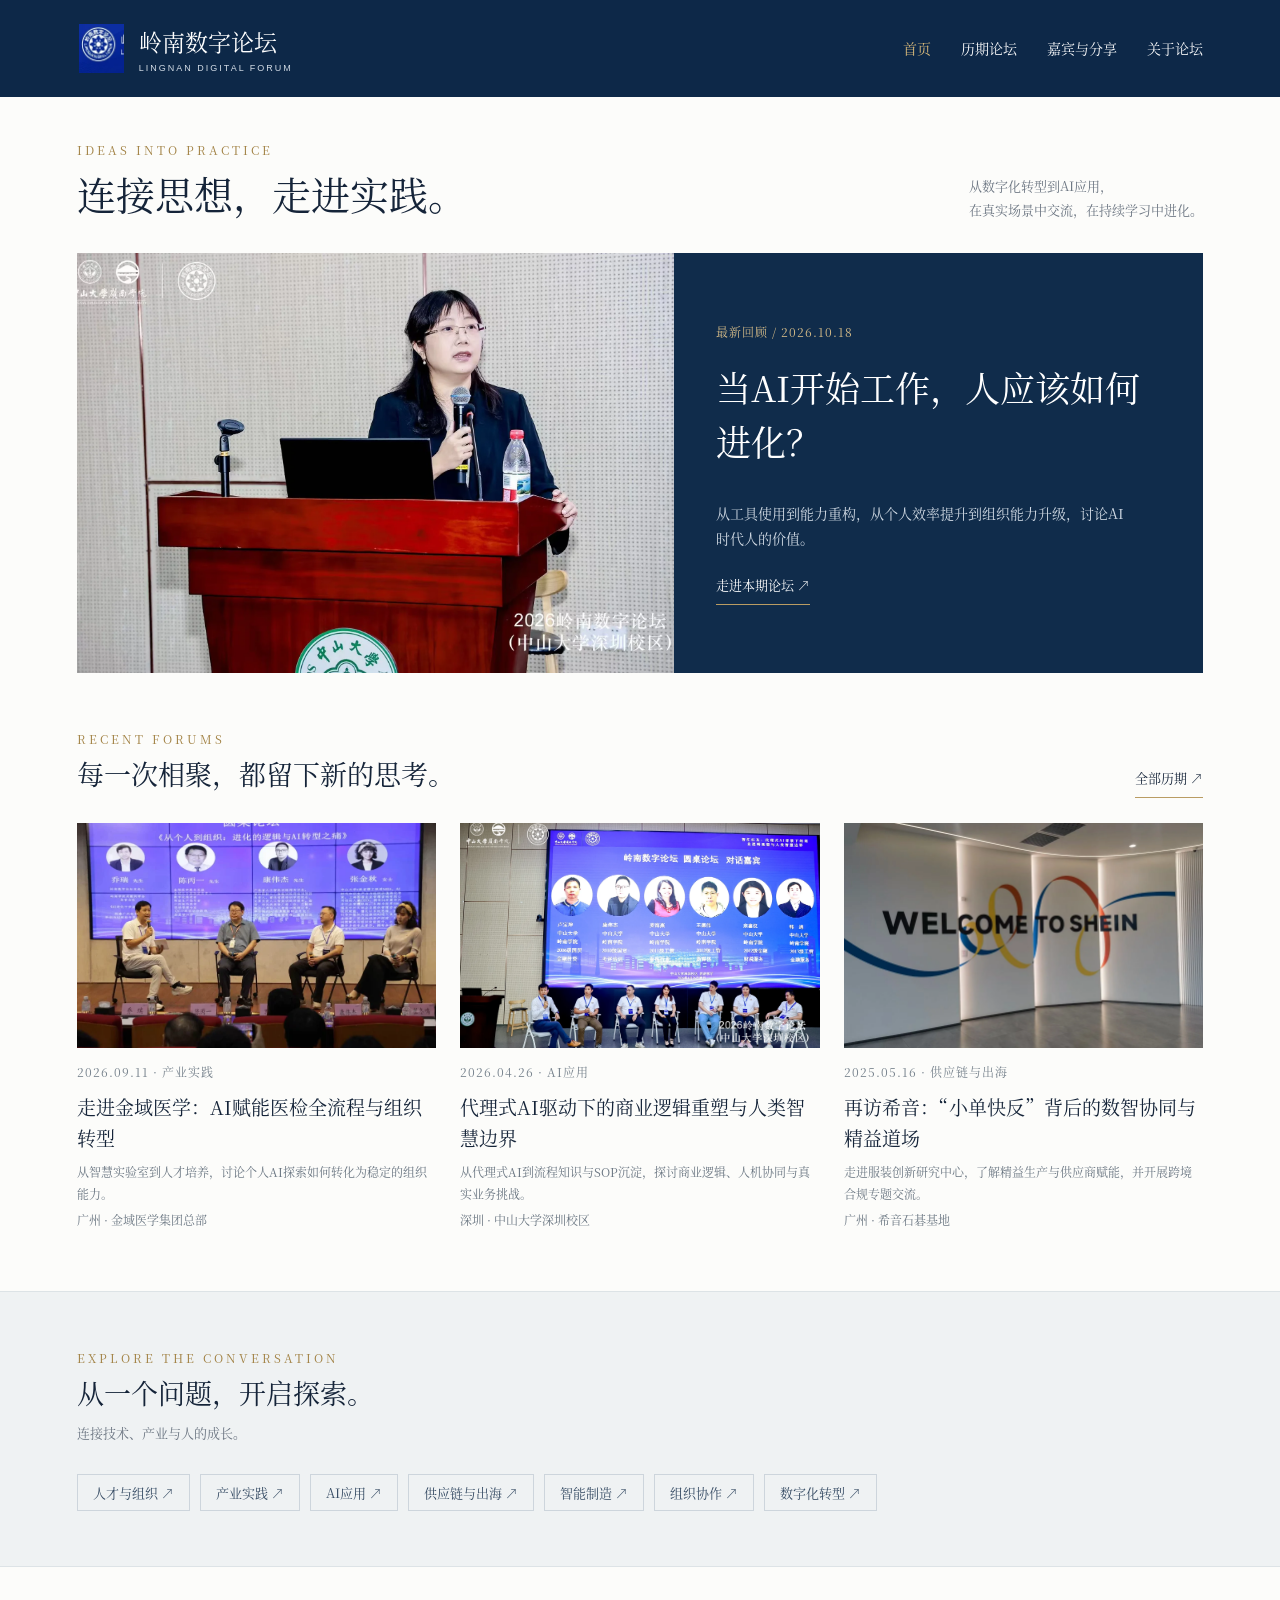
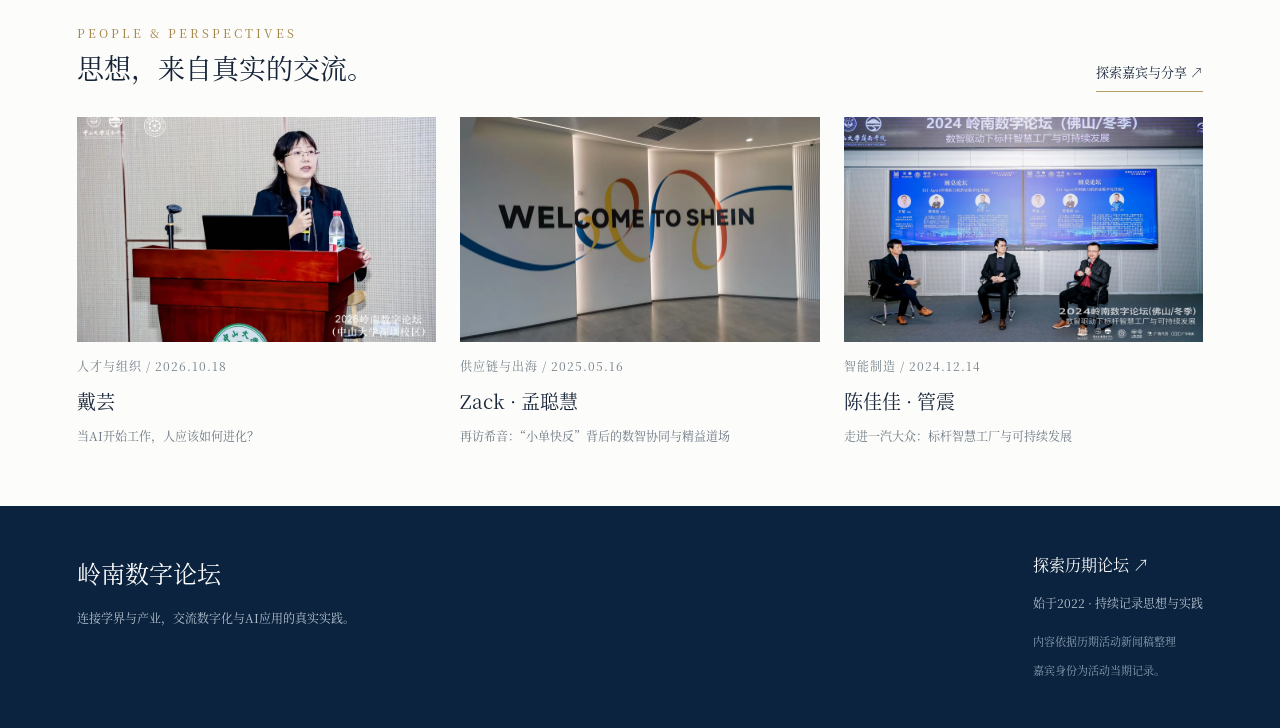
==== index.html @ 9fa01038 "Publish Lingnan Digital Forum website with 11 event archives" ====
<!doctype html>
<html lang="zh-CN"><head><meta charset="utf-8"><meta name="viewport" content="width=device-width,initial-scale=1"><meta name="description" content="岭南数字论坛历期活动、嘉宾分享与产业数字化实践。"><title>岭南数字论坛 · 连接思想与实践</title><link rel="stylesheet" href="style.css"></head><body>
<a class="skip" href="#main">跳到正文</a><header><a class="brand" href="#home"><img src="assets/forum-mark.webp" alt="岭南数字论坛标识"><span>岭南数字论坛<small>LINGNAN DIGITAL FORUM</small></span></a><nav aria-label="主导航"><a href="#home">首页</a><a href="#archive">历期论坛</a><a href="#speakers">嘉宾与分享</a><a href="#about">关于论坛</a></nav></header>
<main id="main"></main><footer><div><strong>岭南数字论坛</strong><p>连接学界与产业，交流数字化与AI应用的真实实践。</p></div><div><a href="#archive">探索历期论坛 ↗</a><p>始于2022 · 持续记录思想与实践</p><small>内容依据历期活动新闻稿整理<br>嘉宾身份为活动当期记录。</small></div></footer>
<dialog id="lightbox"><button class="close" aria-label="关闭图片">×</button><img alt=""><p></p></dialog><script src="data.js"></script><script src="app.js"></script></body></html>
---- style.css ----
@font-face{font-family:SourceHan;src:url('assets/fonts/SourceHanSerifCN-Regular.otf') format('opentype');font-weight:100 900;font-display:swap}*{box-sizing:border-box}html{scroll-behavior:smooth;scroll-padding-top:110px}body{margin:0;color:#152439;background:#fcfcfa;font-family:SourceHan,'Noto Serif SC',serif;line-height:1.8}a{color:inherit;text-decoration:none}button,input,select{font:inherit}button,a,input,select{ -webkit-tap-highlight-color:transparent}button{cursor:pointer}a:hover{color:#967132}a:focus-visible,button:focus-visible,input:focus-visible,select:focus-visible{outline:3px solid #bd954e;outline-offset:4px}header{background:#0d2848;color:#fff;display:flex;justify-content:space-between;align-items:center;padding:21px 6%;gap:25px;position:sticky;top:0;z-index:5}.brand{display:flex;align-items:center;gap:13px;white-space:nowrap;font-size:23px}.brand img{width:49px;height:49px;object-fit:contain}.brand small{display:block;font:9px/1.5 Arial,sans-serif;letter-spacing:2px;color:#d3dce6}nav{display:flex;gap:30px;font-size:14px}nav a.active{color:#ddbd7b}main{min-height:65vh}.wrap{max-width:1320px;margin:auto;padding:0 6%}.eyebrow{color:#a18143;font-size:12px;letter-spacing:3px}.intro{padding-top:42px;padding-bottom:26px;display:flex;justify-content:space-between;align-items:end;gap:25px}.intro h1{font-size:39px;line-height:1.45;font-weight:400;margin:5px 0}.intro p{max-width:375px;font-size:13px;color:#6a7480;margin:0 0 6px}.hero{display:grid;grid-template-columns:1.13fr 1fr;min-height:420px;background:#102c4b;color:white}.hero-image{min-height:420px;overflow:hidden}.hero-image img{width:100%;height:100%;max-height:485px;object-fit:cover;object-position:center 35%;display:block}.hero-copy{padding:40px 42px;display:flex;flex-direction:column;align-items:start;justify-content:center}.hero h2{font-size:35px;line-height:1.55;font-weight:400;margin:18px 0}.hero p{color:#d3dce6;font-size:14px;max-width:420px}.meta{font-size:12px;letter-spacing:1px;color:#75808b}.hero .meta{color:#d6bc88}.link{display:inline-block;border-bottom:1px solid #b99c63;padding:8px 0;font-size:13px}.section{padding-top:55px;padding-bottom:55px}.section-head{display:flex;align-items:end;justify-content:space-between;margin-bottom:25px;gap:20px}.section-head h2{font-size:27px;font-weight:400;margin:0}.section-head p{color:#6a7480;font-size:13px;margin:4px 0}.grid{display:grid;grid-template-columns:repeat(3,minmax(0,1fr));gap:32px 24px}.card img{width:100%;aspect-ratio:16/10;object-fit:cover;display:block;transition:transform .3s}.card .frame{overflow:hidden;background:#e8edf1}.card:hover img{transform:scale(1.025)}.card h3{font-size:19px;font-weight:400;line-height:1.6;margin:10px 0 8px}.card p{font-size:12px;color:#697581;margin:5px 0}.card .meta{margin-top:13px}.band{background:#eff2f3;border-top:1px solid #dde3e6;border-bottom:1px solid #dde3e6}.topics{display:flex;gap:10px;flex-wrap:wrap}.chip{border:1px solid #cdd5dc;border-radius:0;background:transparent;padding:6px 15px;font-size:13px;color:#334962}.chip.selected,.chip:hover{background:#102c4b;color:white;border-color:#102c4b}.toolbar{display:flex;gap:12px;margin:24px 0 30px;flex-wrap:wrap}.toolbar input{flex:1;min-width:190px}.toolbar input,.toolbar select{border:1px solid #ccd4da;background:white;padding:10px 14px;border-radius:0;color:#263d56;font-size:14px}.page-title{padding-top:52px;padding-bottom:18px}.page-title h1{font-size:40px;font-weight:400;margin:8px 0}.page-title p{color:#697581;max-width:700px;font-size:14px}.people-grid{display:grid;grid-template-columns:repeat(3,minmax(0,1fr));gap:0 30px}.person{padding:24px 0;border-top:1px solid #dce1e4}.person h3{font-size:22px;font-weight:400;margin:0 0 7px}.person p{font-size:12px;color:#6a7480;margin:0 0 12px}.person a{display:block;font-size:13px;padding:4px 0;color:#254e75}.detail-top{max-width:900px;padding-top:40px;padding-bottom:25px}.detail-top h1{font-size:37px;line-height:1.55;font-weight:400;margin:15px 0}.detail-cover{width:100%;max-height:560px;object-fit:cover;display:block}.detail-layout{display:grid;grid-template-columns:1fr 260px;gap:65px;padding-top:35px}.detail-layout h2{font-size:24px;font-weight:400;margin:25px 0 15px}.article p{font-size:15px;line-height:2.2;margin:0 0 20px;overflow-wrap:anywhere}.article .source{font-size:12px;color:#75808b;border-top:1px solid #ddd;padding-top:20px}.roster{margin:0 0 20px;padding:0;list-style:none}.roster li{padding:9px 0;border-bottom:1px solid #e3e7ea}.roster strong{font-weight:400;display:block}.roster small{font-size:11px;line-height:1.8;color:#697581;display:block}.gallery{display:grid;grid-template-columns:repeat(3,minmax(0,1fr));gap:18px}.gallery button{background:none;border:0;padding:0;text-align:left;color:#697581;font-size:12px}.gallery img{width:100%;aspect-ratio:4/3;object-fit:cover;display:block}.about{max-width:850px;padding-top:45px;padding-bottom:70px}.about h1{font-size:40px;font-weight:400}.about h2{font-size:24px;font-weight:400;margin-top:40px}.about p{line-height:2.2}.empty{padding:40px 0;color:#6a7480}.skip{position:absolute;left:-9999px}.skip:focus{left:10px;top:10px;background:white;z-index:20}footer{background:#0b233e;color:#fff;padding:45px 6%;display:flex;justify-content:space-between;gap:30px}footer strong{font-size:24px;font-weight:400}footer p{font-size:12px;color:#b7c4d1}footer small{font-size:11px;color:#8fa3b7}dialog{border:0;background:#0b1723;color:white;max-width:94vw;max-height:95vh;padding:36px 20px 15px}dialog::backdrop{background:#000c}dialog img{max-width:88vw;max-height:78vh;object-fit:contain;display:block}dialog p{font-size:12px;margin:8px 0}.close{position:absolute;right:10px;top:0;border:0;background:none;color:white;font-size:28px}@media(min-width:1500px){header,footer{padding-left:calc((100vw - 1160px)/2);padding-right:calc((100vw - 1160px)/2)}}@media(max-width:800px){header{padding:15px 5%;flex-wrap:wrap;gap:14px;position:relative}.brand{font-size:21px}nav{width:100%;gap:0;justify-content:space-between;font-size:13px}.wrap{padding-left:5%;padding-right:5%}.intro{display:block;padding-top:28px}.intro h1{font-size:30px}.intro p{margin-top:12px}.hero{grid-template-columns:1fr}.hero-image{min-height:0}.hero-image img{height:290px}.hero-copy{padding:27px}.hero h2{font-size:27px}.grid{grid-template-columns:repeat(2,minmax(0,1fr));gap:25px 16px}.card h3{font-size:17px}.section{padding-top:35px;padding-bottom:35px}.people-grid{grid-template-columns:repeat(2,minmax(0,1fr))}.detail-layout{grid-template-columns:1fr;gap:15px}.detail-top h1{font-size:29px}.detail-layout aside{border-top:1px solid #ddd}.gallery{grid-template-columns:repeat(2,minmax(0,1fr))}.page-title h1,.about h1{font-size:32px}footer{display:block}footer>div+div{margin-top:25px}}@media(max-width:440px){.grid{grid-template-columns:1fr}.people-grid{grid-template-columns:1fr}.hero-image img{height:245px}.section-head h2{font-size:24px}}

.poster{width:100%;max-height:370px;object-fit:cover;object-position:top;border:1px solid #dce1e4}
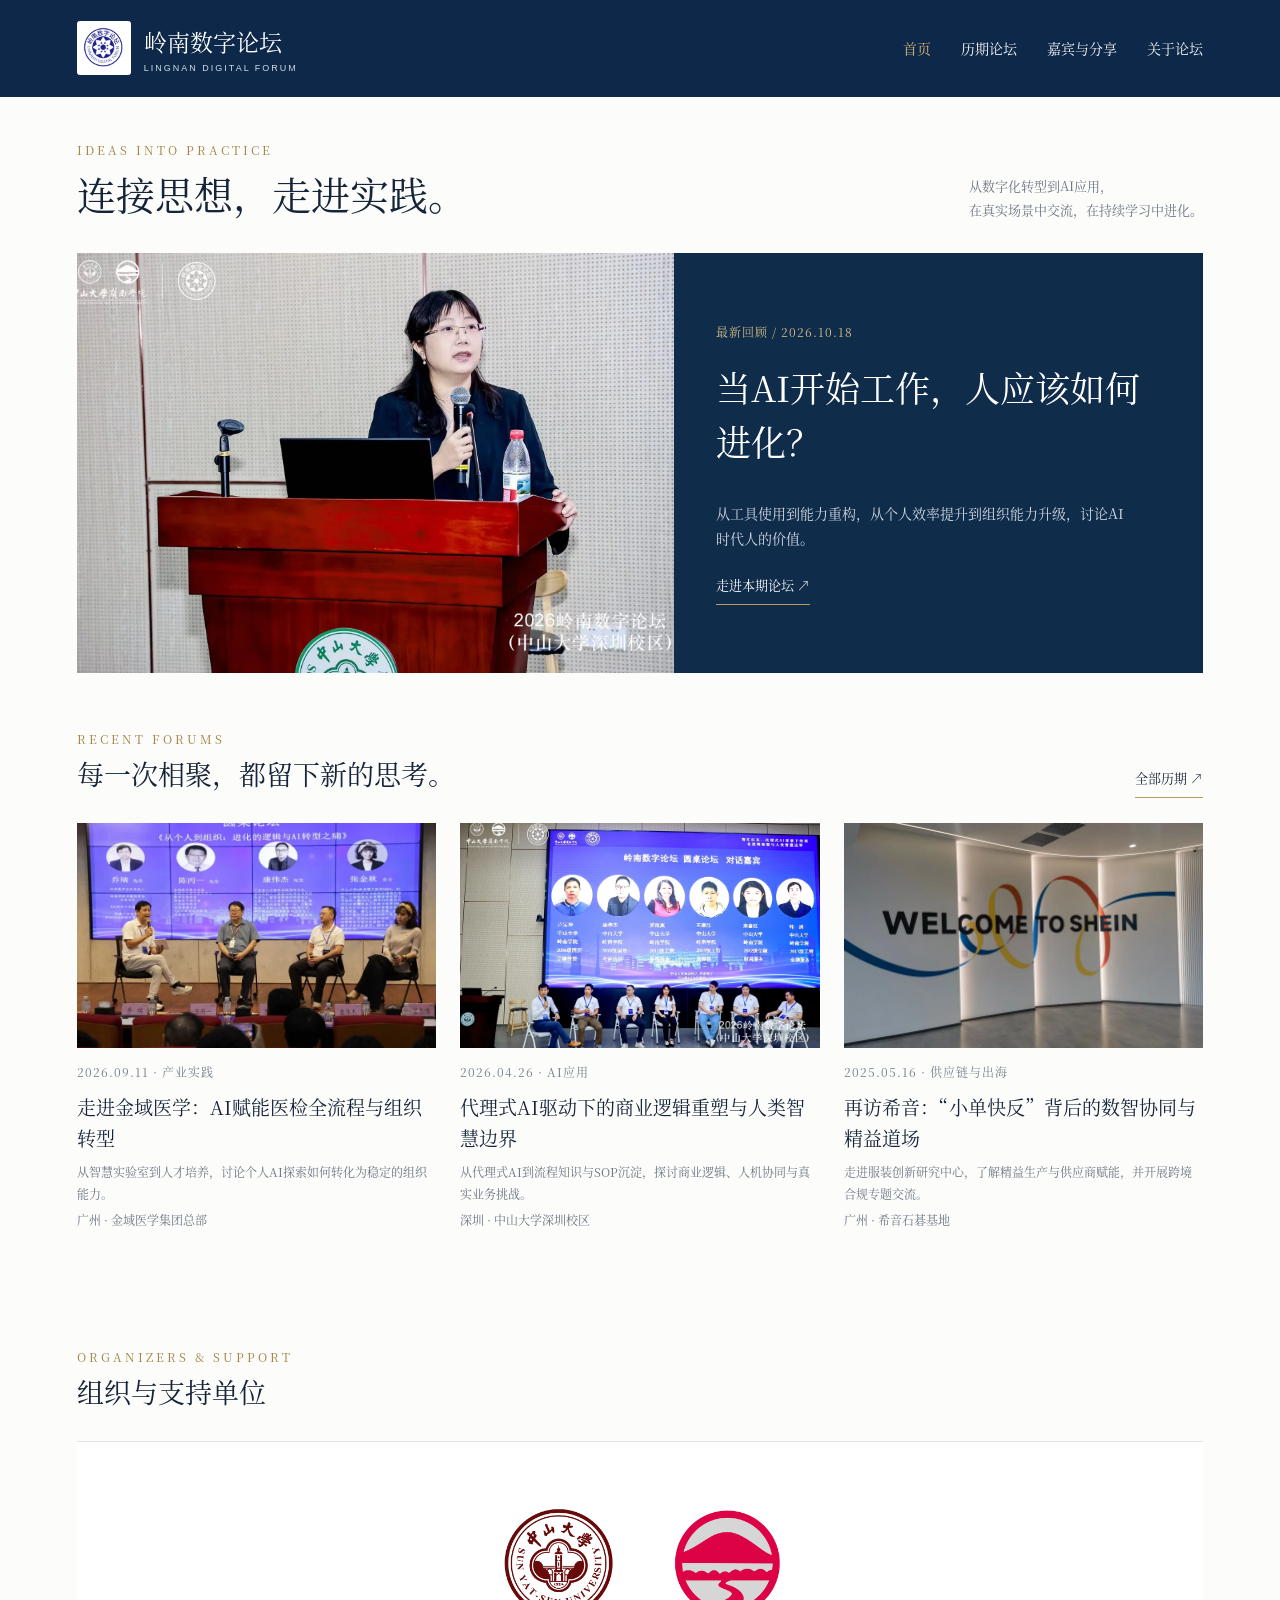
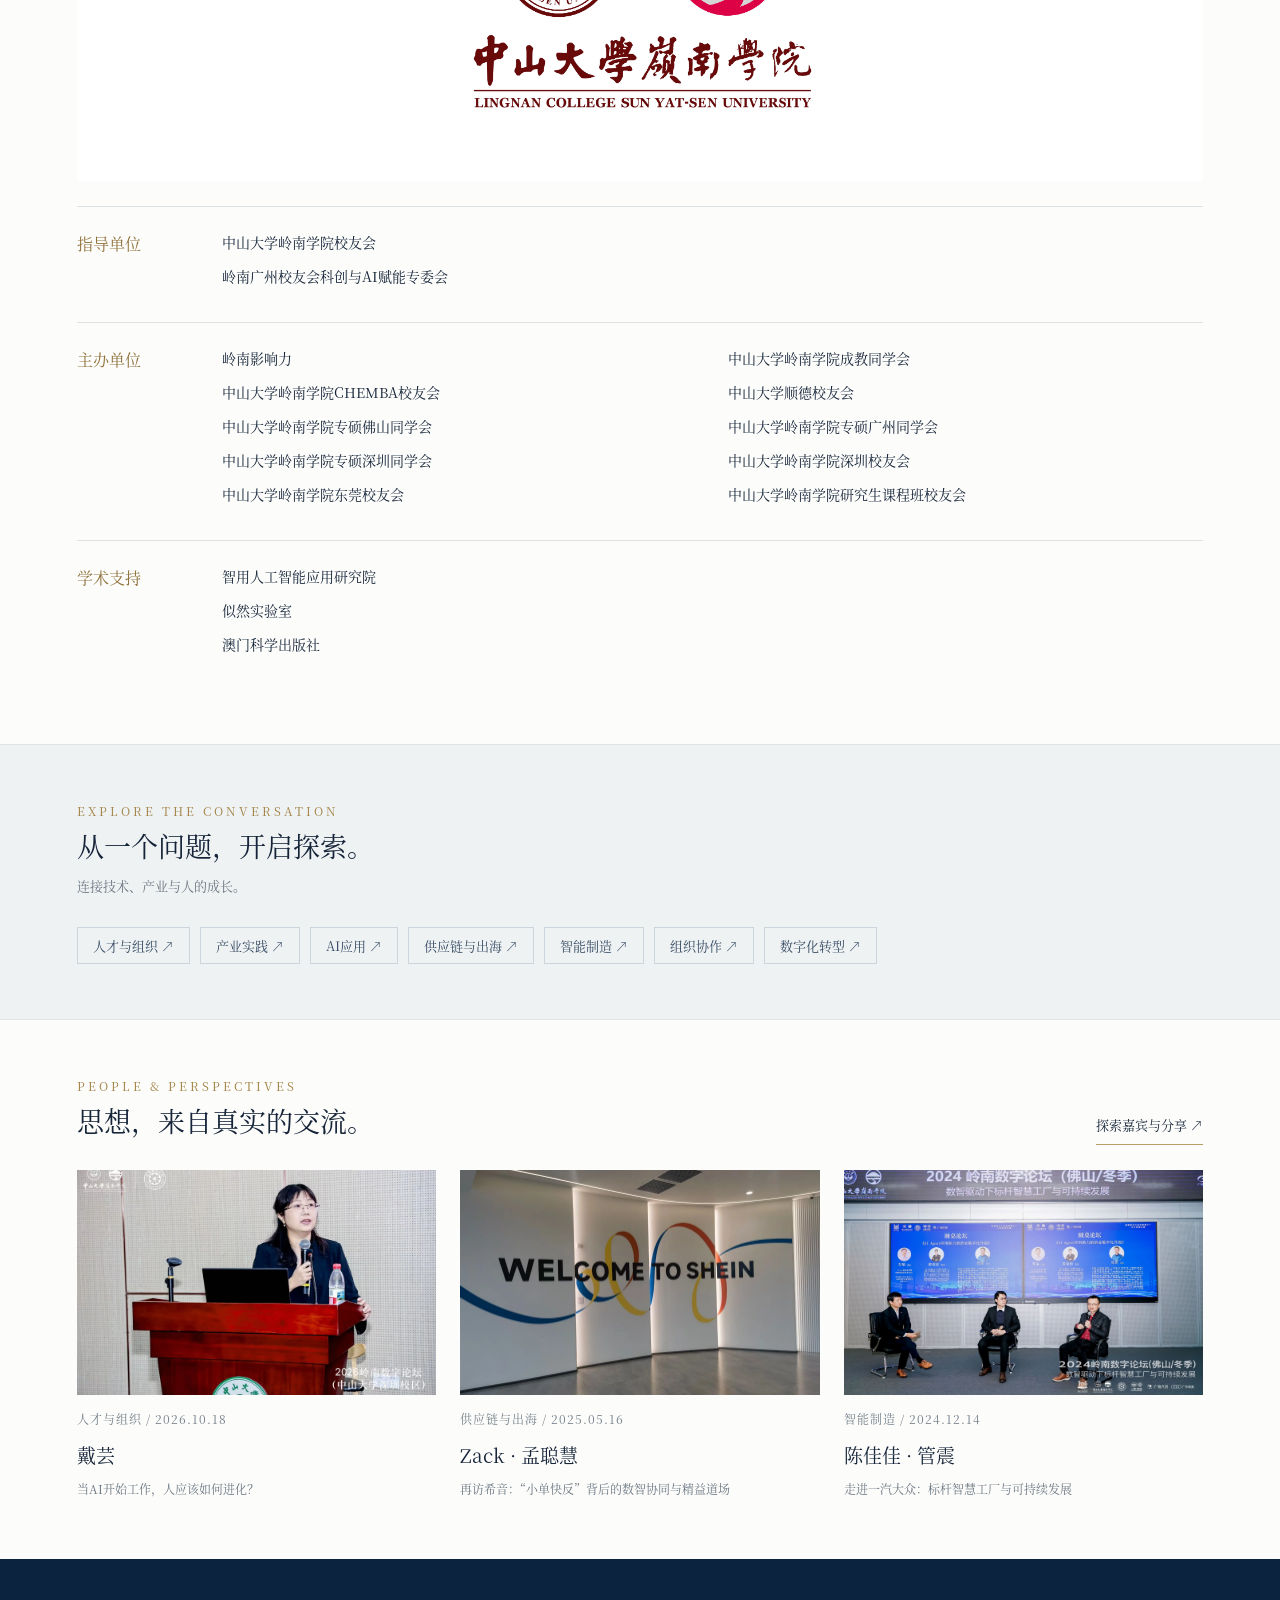
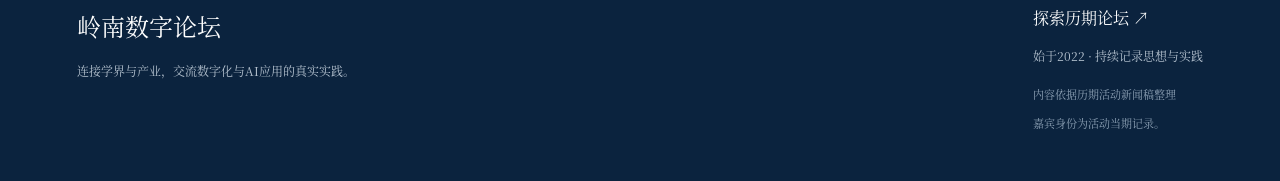
==== commit 50063f3c: "Use original forum logo and add Lingnan College logo to organizers" ====
--- a/index.html
+++ b/index.html
@@ -1,5 +1,5 @@
 <!doctype html>
-<html lang="zh-CN"><head><meta charset="utf-8"><meta name="viewport" content="width=device-width,initial-scale=1"><meta name="description" content="岭南数字论坛历期活动、嘉宾分享与产业数字化实践。"><title>岭南数字论坛 · 连接思想与实践</title><link rel="stylesheet" href="style.css"></head><body>
-<a class="skip" href="#main">跳到正文</a><header><a class="brand" href="#home"><img src="assets/forum-mark.webp" alt="岭南数字论坛标识"><span>岭南数字论坛<small>LINGNAN DIGITAL FORUM</small></span></a><nav aria-label="主导航"><a href="#home">首页</a><a href="#archive">历期论坛</a><a href="#speakers">嘉宾与分享</a><a href="#about">关于论坛</a></nav></header>
+<html lang="zh-CN"><head><meta charset="utf-8"><meta name="viewport" content="width=device-width,initial-scale=1"><meta name="description" content="岭南数字论坛历期活动、嘉宾分享与产业数字化实践。"><title>岭南数字论坛 · 连接思想与实践</title><link rel="stylesheet" href="style.css?v=logos-20261020"></head><body>
+<a class="skip" href="#main">跳到正文</a><header><a class="brand" href="#home"><img src="assets/forum-logo-original.png" alt="岭南数字论坛标识"><span>岭南数字论坛<small>LINGNAN DIGITAL FORUM</small></span></a><nav aria-label="主导航"><a href="#home">首页</a><a href="#archive">历期论坛</a><a href="#speakers">嘉宾与分享</a><a href="#about">关于论坛</a></nav></header>
 <main id="main"></main><footer><div><strong>岭南数字论坛</strong><p>连接学界与产业，交流数字化与AI应用的真实实践。</p></div><div><a href="#archive">探索历期论坛 ↗</a><p>始于2022 · 持续记录思想与实践</p><small>内容依据历期活动新闻稿整理<br>嘉宾身份为活动当期记录。</small></div></footer>
-<dialog id="lightbox"><button class="close" aria-label="关闭图片">×</button><img alt=""><p></p></dialog><script src="data.js"></script><script src="app.js"></script></body></html>
+<dialog id="lightbox"><button class="close" aria-label="关闭图片">×</button><img alt=""><p></p></dialog><script src="data.js"></script><script src="app.js?v=logos-20261020"></script></body></html>
--- a/style.css
+++ b/style.css
@@ -1,3 +1,7 @@
 @font-face{font-family:SourceHan;src:url('assets/fonts/SourceHanSerifCN-Regular.otf') format('opentype');font-weight:100 900;font-display:swap}*{box-sizing:border-box}html{scroll-behavior:smooth;scroll-padding-top:110px}body{margin:0;color:#152439;background:#fcfcfa;font-family:SourceHan,'Noto Serif SC',serif;line-height:1.8}a{color:inherit;text-decoration:none}button,input,select{font:inherit}button,a,input,select{ -webkit-tap-highlight-color:transparent}button{cursor:pointer}a:hover{color:#967132}a:focus-visible,button:focus-visible,input:focus-visible,select:focus-visible{outline:3px solid #bd954e;outline-offset:4px}header{background:#0d2848;color:#fff;display:flex;justify-content:space-between;align-items:center;padding:21px 6%;gap:25px;position:sticky;top:0;z-index:5}.brand{display:flex;align-items:center;gap:13px;white-space:nowrap;font-size:23px}.brand img{width:49px;height:49px;object-fit:contain}.brand small{display:block;font:9px/1.5 Arial,sans-serif;letter-spacing:2px;color:#d3dce6}nav{display:flex;gap:30px;font-size:14px}nav a.active{color:#ddbd7b}main{min-height:65vh}.wrap{max-width:1320px;margin:auto;padding:0 6%}.eyebrow{color:#a18143;font-size:12px;letter-spacing:3px}.intro{padding-top:42px;padding-bottom:26px;display:flex;justify-content:space-between;align-items:end;gap:25px}.intro h1{font-size:39px;line-height:1.45;font-weight:400;margin:5px 0}.intro p{max-width:375px;font-size:13px;color:#6a7480;margin:0 0 6px}.hero{display:grid;grid-template-columns:1.13fr 1fr;min-height:420px;background:#102c4b;color:white}.hero-image{min-height:420px;overflow:hidden}.hero-image img{width:100%;height:100%;max-height:485px;object-fit:cover;object-position:center 35%;display:block}.hero-copy{padding:40px 42px;display:flex;flex-direction:column;align-items:start;justify-content:center}.hero h2{font-size:35px;line-height:1.55;font-weight:400;margin:18px 0}.hero p{color:#d3dce6;font-size:14px;max-width:420px}.meta{font-size:12px;letter-spacing:1px;color:#75808b}.hero .meta{color:#d6bc88}.link{display:inline-block;border-bottom:1px solid #b99c63;padding:8px 0;font-size:13px}.section{padding-top:55px;padding-bottom:55px}.section-head{display:flex;align-items:end;justify-content:space-between;margin-bottom:25px;gap:20px}.section-head h2{font-size:27px;font-weight:400;margin:0}.section-head p{color:#6a7480;font-size:13px;margin:4px 0}.grid{display:grid;grid-template-columns:repeat(3,minmax(0,1fr));gap:32px 24px}.card img{width:100%;aspect-ratio:16/10;object-fit:cover;display:block;transition:transform .3s}.card .frame{overflow:hidden;background:#e8edf1}.card:hover img{transform:scale(1.025)}.card h3{font-size:19px;font-weight:400;line-height:1.6;margin:10px 0 8px}.card p{font-size:12px;color:#697581;margin:5px 0}.card .meta{margin-top:13px}.band{background:#eff2f3;border-top:1px solid #dde3e6;border-bottom:1px solid #dde3e6}.topics{display:flex;gap:10px;flex-wrap:wrap}.chip{border:1px solid #cdd5dc;border-radius:0;background:transparent;padding:6px 15px;font-size:13px;color:#334962}.chip.selected,.chip:hover{background:#102c4b;color:white;border-color:#102c4b}.toolbar{display:flex;gap:12px;margin:24px 0 30px;flex-wrap:wrap}.toolbar input{flex:1;min-width:190px}.toolbar input,.toolbar select{border:1px solid #ccd4da;background:white;padding:10px 14px;border-radius:0;color:#263d56;font-size:14px}.page-title{padding-top:52px;padding-bottom:18px}.page-title h1{font-size:40px;font-weight:400;margin:8px 0}.page-title p{color:#697581;max-width:700px;font-size:14px}.people-grid{display:grid;grid-template-columns:repeat(3,minmax(0,1fr));gap:0 30px}.person{padding:24px 0;border-top:1px solid #dce1e4}.person h3{font-size:22px;font-weight:400;margin:0 0 7px}.person p{font-size:12px;color:#6a7480;margin:0 0 12px}.person a{display:block;font-size:13px;padding:4px 0;color:#254e75}.detail-top{max-width:900px;padding-top:40px;padding-bottom:25px}.detail-top h1{font-size:37px;line-height:1.55;font-weight:400;margin:15px 0}.detail-cover{width:100%;max-height:560px;object-fit:cover;display:block}.detail-layout{display:grid;grid-template-columns:1fr 260px;gap:65px;padding-top:35px}.detail-layout h2{font-size:24px;font-weight:400;margin:25px 0 15px}.article p{font-size:15px;line-height:2.2;margin:0 0 20px;overflow-wrap:anywhere}.article .source{font-size:12px;color:#75808b;border-top:1px solid #ddd;padding-top:20px}.roster{margin:0 0 20px;padding:0;list-style:none}.roster li{padding:9px 0;border-bottom:1px solid #e3e7ea}.roster strong{font-weight:400;display:block}.roster small{font-size:11px;line-height:1.8;color:#697581;display:block}.gallery{display:grid;grid-template-columns:repeat(3,minmax(0,1fr));gap:18px}.gallery button{background:none;border:0;padding:0;text-align:left;color:#697581;font-size:12px}.gallery img{width:100%;aspect-ratio:4/3;object-fit:cover;display:block}.about{max-width:850px;padding-top:45px;padding-bottom:70px}.about h1{font-size:40px;font-weight:400}.about h2{font-size:24px;font-weight:400;margin-top:40px}.about p{line-height:2.2}.empty{padding:40px 0;color:#6a7480}.skip{position:absolute;left:-9999px}.skip:focus{left:10px;top:10px;background:white;z-index:20}footer{background:#0b233e;color:#fff;padding:45px 6%;display:flex;justify-content:space-between;gap:30px}footer strong{font-size:24px;font-weight:400}footer p{font-size:12px;color:#b7c4d1}footer small{font-size:11px;color:#8fa3b7}dialog{border:0;background:#0b1723;color:white;max-width:94vw;max-height:95vh;padding:36px 20px 15px}dialog::backdrop{background:#000c}dialog img{max-width:88vw;max-height:78vh;object-fit:contain;display:block}dialog p{font-size:12px;margin:8px 0}.close{position:absolute;right:10px;top:0;border:0;background:none;color:white;font-size:28px}@media(min-width:1500px){header,footer{padding-left:calc((100vw - 1160px)/2);padding-right:calc((100vw - 1160px)/2)}}@media(max-width:800px){header{padding:15px 5%;flex-wrap:wrap;gap:14px;position:relative}.brand{font-size:21px}nav{width:100%;gap:0;justify-content:space-between;font-size:13px}.wrap{padding-left:5%;padding-right:5%}.intro{display:block;padding-top:28px}.intro h1{font-size:30px}.intro p{margin-top:12px}.hero{grid-template-columns:1fr}.hero-image{min-height:0}.hero-image img{height:290px}.hero-copy{padding:27px}.hero h2{font-size:27px}.grid{grid-template-columns:repeat(2,minmax(0,1fr));gap:25px 16px}.card h3{font-size:17px}.section{padding-top:35px;padding-bottom:35px}.people-grid{grid-template-columns:repeat(2,minmax(0,1fr))}.detail-layout{grid-template-columns:1fr;gap:15px}.detail-top h1{font-size:29px}.detail-layout aside{border-top:1px solid #ddd}.gallery{grid-template-columns:repeat(2,minmax(0,1fr))}.page-title h1,.about h1{font-size:32px}footer{display:block}footer>div+div{margin-top:25px}}@media(max-width:440px){.grid{grid-template-columns:1fr}.people-grid{grid-template-columns:1fr}.hero-image img{height:245px}.section-head h2{font-size:24px}}
 
 .poster{width:100%;max-height:370px;object-fit:cover;object-position:top;border:1px solid #dce1e4}
+
+.org-row{display:grid;grid-template-columns:120px 1fr;gap:25px;border-top:1px solid #dce1e4;padding:23px 0}.org-row h3{font-size:16px;color:#8e7039;font-weight:400;margin:0}.org-row p{font-size:14px;margin:0 0 9px}.org-list{display:grid;grid-template-columns:1fr 1fr;column-gap:30px}@media(max-width:650px){.org-row{grid-template-columns:1fr;gap:12px}.org-list{grid-template-columns:1fr}}
+
+.brand img{background:#fff;border-radius:3px;padding:2px;width:54px;height:54px;object-fit:contain;flex-shrink:0}.college-logo{background:#fff;margin:0 0 25px;padding:12px 22px;border-top:1px solid #e0e5e8}.college-logo img{display:block;width:min(100%,560px);height:auto;margin:0 auto}@media(max-width:650px){.college-logo{padding:8px 0}.brand img{width:48px;height:48px}}
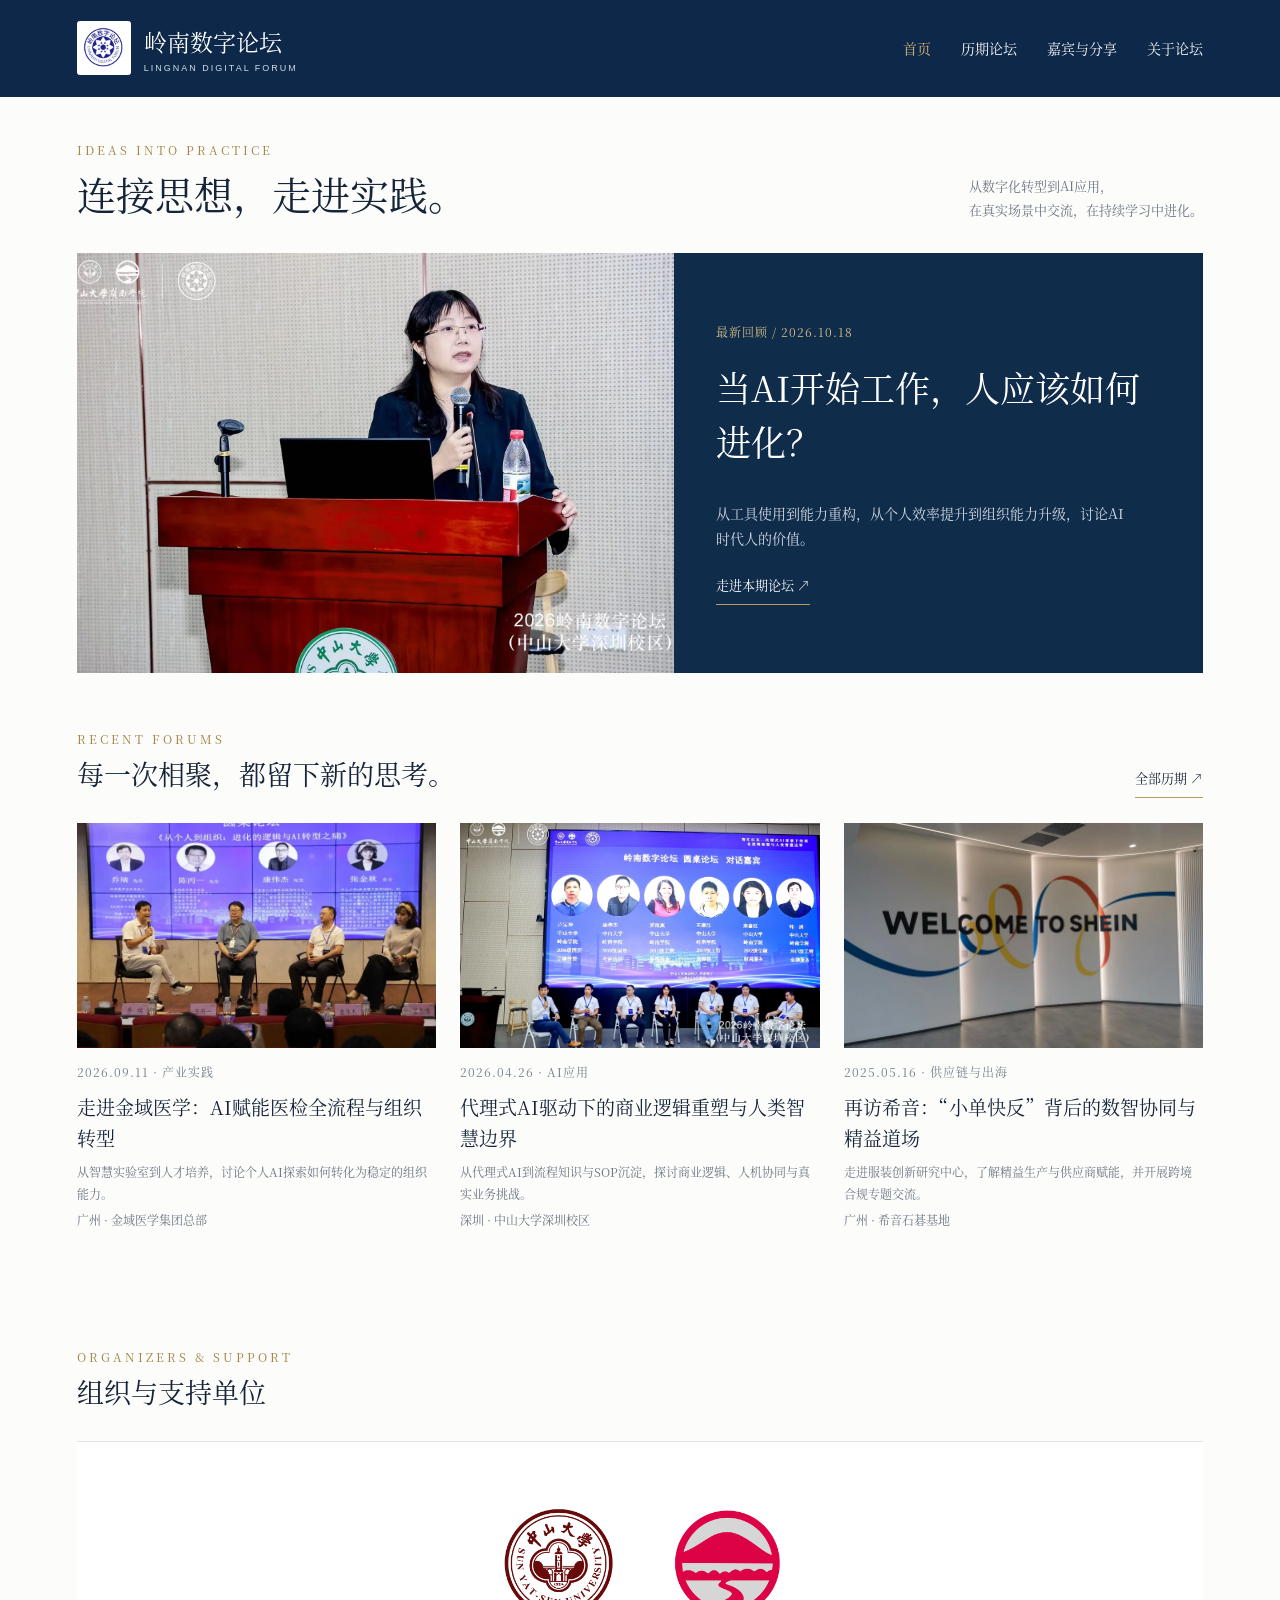
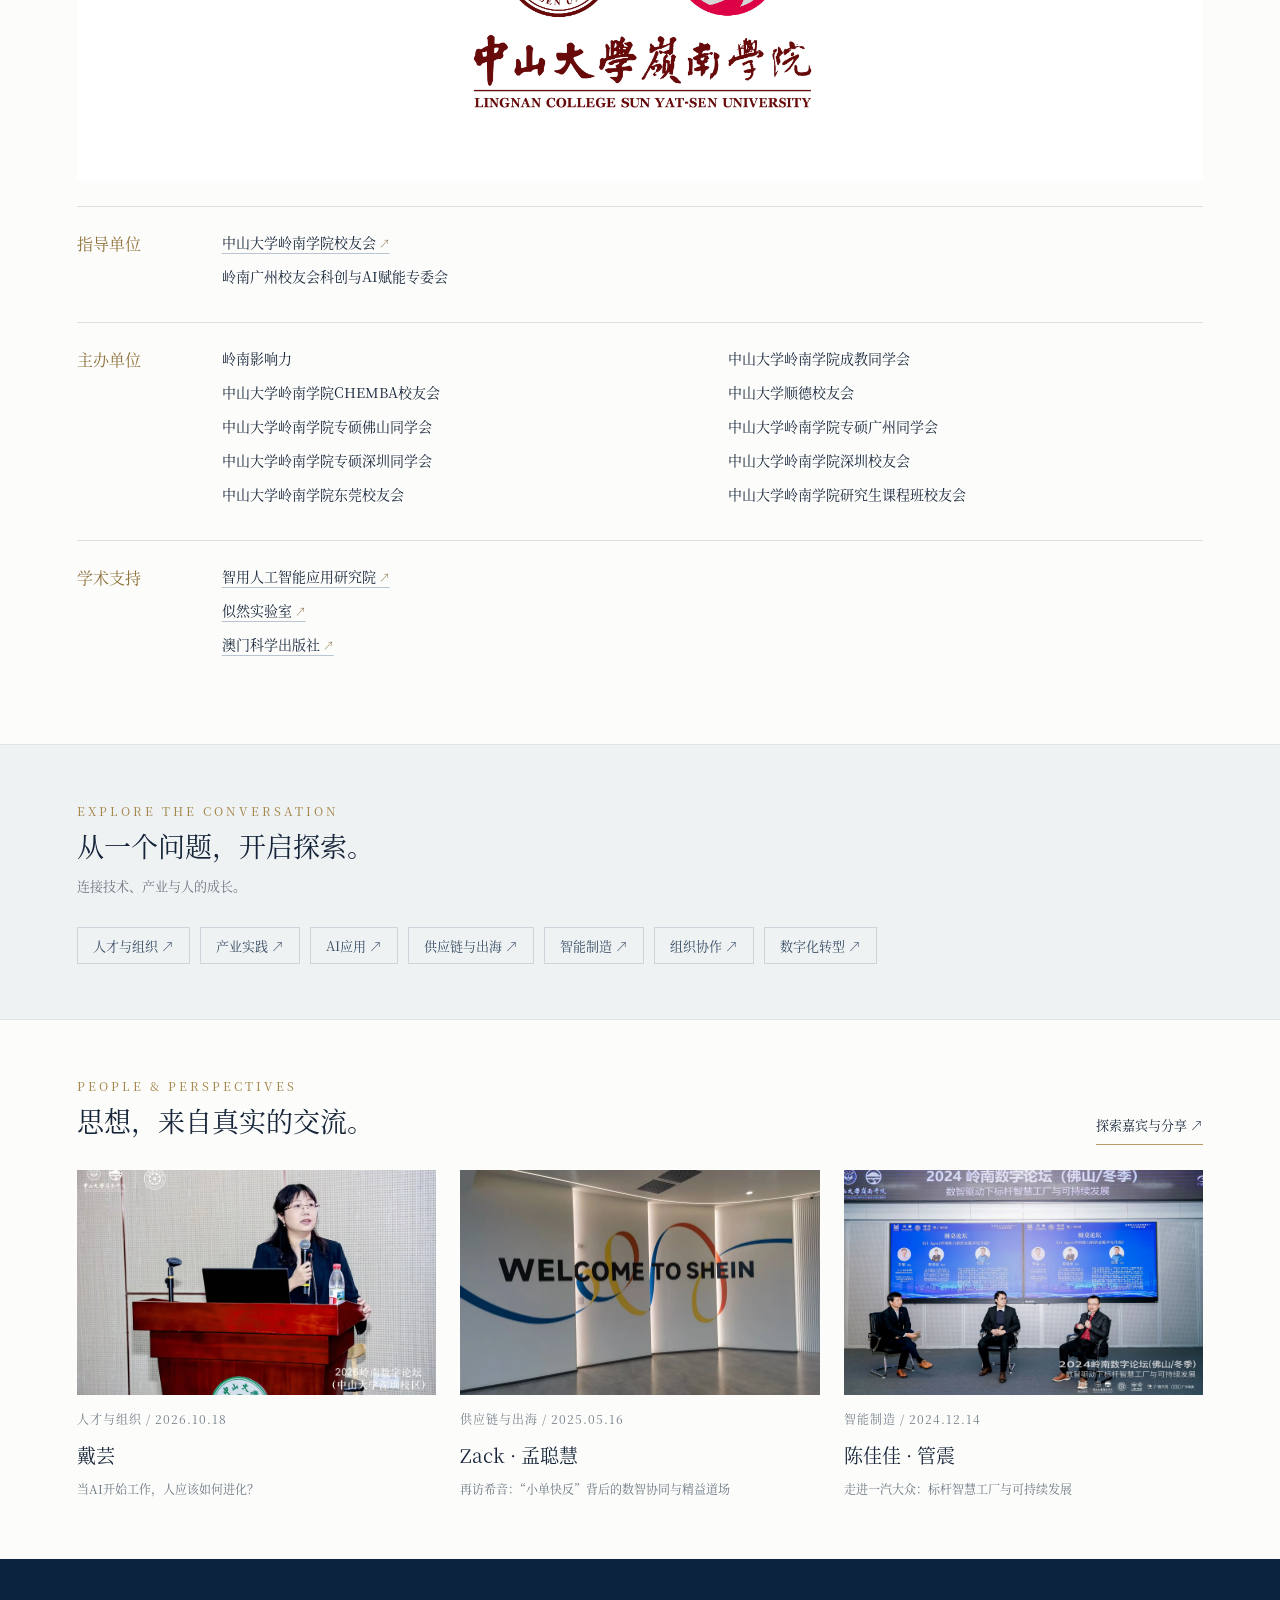
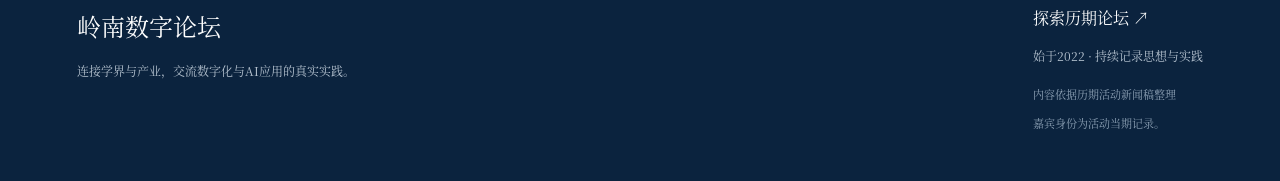
==== commit 5eb33d93: "Link organizer and academic support names to official websites" ====
--- a/index.html
+++ b/index.html
@@ -1,5 +1,5 @@
 <!doctype html>
-<html lang="zh-CN"><head><meta charset="utf-8"><meta name="viewport" content="width=device-width,initial-scale=1"><meta name="description" content="岭南数字论坛历期活动、嘉宾分享与产业数字化实践。"><title>岭南数字论坛 · 连接思想与实践</title><link rel="stylesheet" href="style.css?v=logos-20261020"></head><body>
+<html lang="zh-CN"><head><meta charset="utf-8"><meta name="viewport" content="width=device-width,initial-scale=1"><meta name="description" content="岭南数字论坛历期活动、嘉宾分享与产业数字化实践。"><title>岭南数字论坛 · 连接思想与实践</title><link rel="stylesheet" href="style.css?v=orglinks-20261020"></head><body>
 <a class="skip" href="#main">跳到正文</a><header><a class="brand" href="#home"><img src="assets/forum-logo-original.png" alt="岭南数字论坛标识"><span>岭南数字论坛<small>LINGNAN DIGITAL FORUM</small></span></a><nav aria-label="主导航"><a href="#home">首页</a><a href="#archive">历期论坛</a><a href="#speakers">嘉宾与分享</a><a href="#about">关于论坛</a></nav></header>
 <main id="main"></main><footer><div><strong>岭南数字论坛</strong><p>连接学界与产业，交流数字化与AI应用的真实实践。</p></div><div><a href="#archive">探索历期论坛 ↗</a><p>始于2022 · 持续记录思想与实践</p><small>内容依据历期活动新闻稿整理<br>嘉宾身份为活动当期记录。</small></div></footer>
-<dialog id="lightbox"><button class="close" aria-label="关闭图片">×</button><img alt=""><p></p></dialog><script src="data.js"></script><script src="app.js?v=logos-20261020"></script></body></html>
+<dialog id="lightbox"><button class="close" aria-label="关闭图片">×</button><img alt=""><p></p></dialog><script src="data.js"></script><script src="app.js?v=orglinks-20261020"></script></body></html>
--- a/style.css
+++ b/style.css
@@ -5,3 +5,5 @@
 .org-row{display:grid;grid-template-columns:120px 1fr;gap:25px;border-top:1px solid #dce1e4;padding:23px 0}.org-row h3{font-size:16px;color:#8e7039;font-weight:400;margin:0}.org-row p{font-size:14px;margin:0 0 9px}.org-list{display:grid;grid-template-columns:1fr 1fr;column-gap:30px}@media(max-width:650px){.org-row{grid-template-columns:1fr;gap:12px}.org-list{grid-template-columns:1fr}}
 
 .brand img{background:#fff;border-radius:3px;padding:2px;width:54px;height:54px;object-fit:contain;flex-shrink:0}.college-logo{background:#fff;margin:0 0 25px;padding:12px 22px;border-top:1px solid #e0e5e8}.college-logo img{display:block;width:min(100%,560px);height:auto;margin:0 auto}@media(max-width:650px){.college-logo{padding:8px 0}.brand img{width:48px;height:48px}}
+
+.org-link{text-decoration:underline;text-decoration-color:#b8c4cf;text-underline-offset:5px}.org-link:hover{color:#967132;text-decoration-color:currentColor}.org-link span{font-size:11px;color:#8b7148}
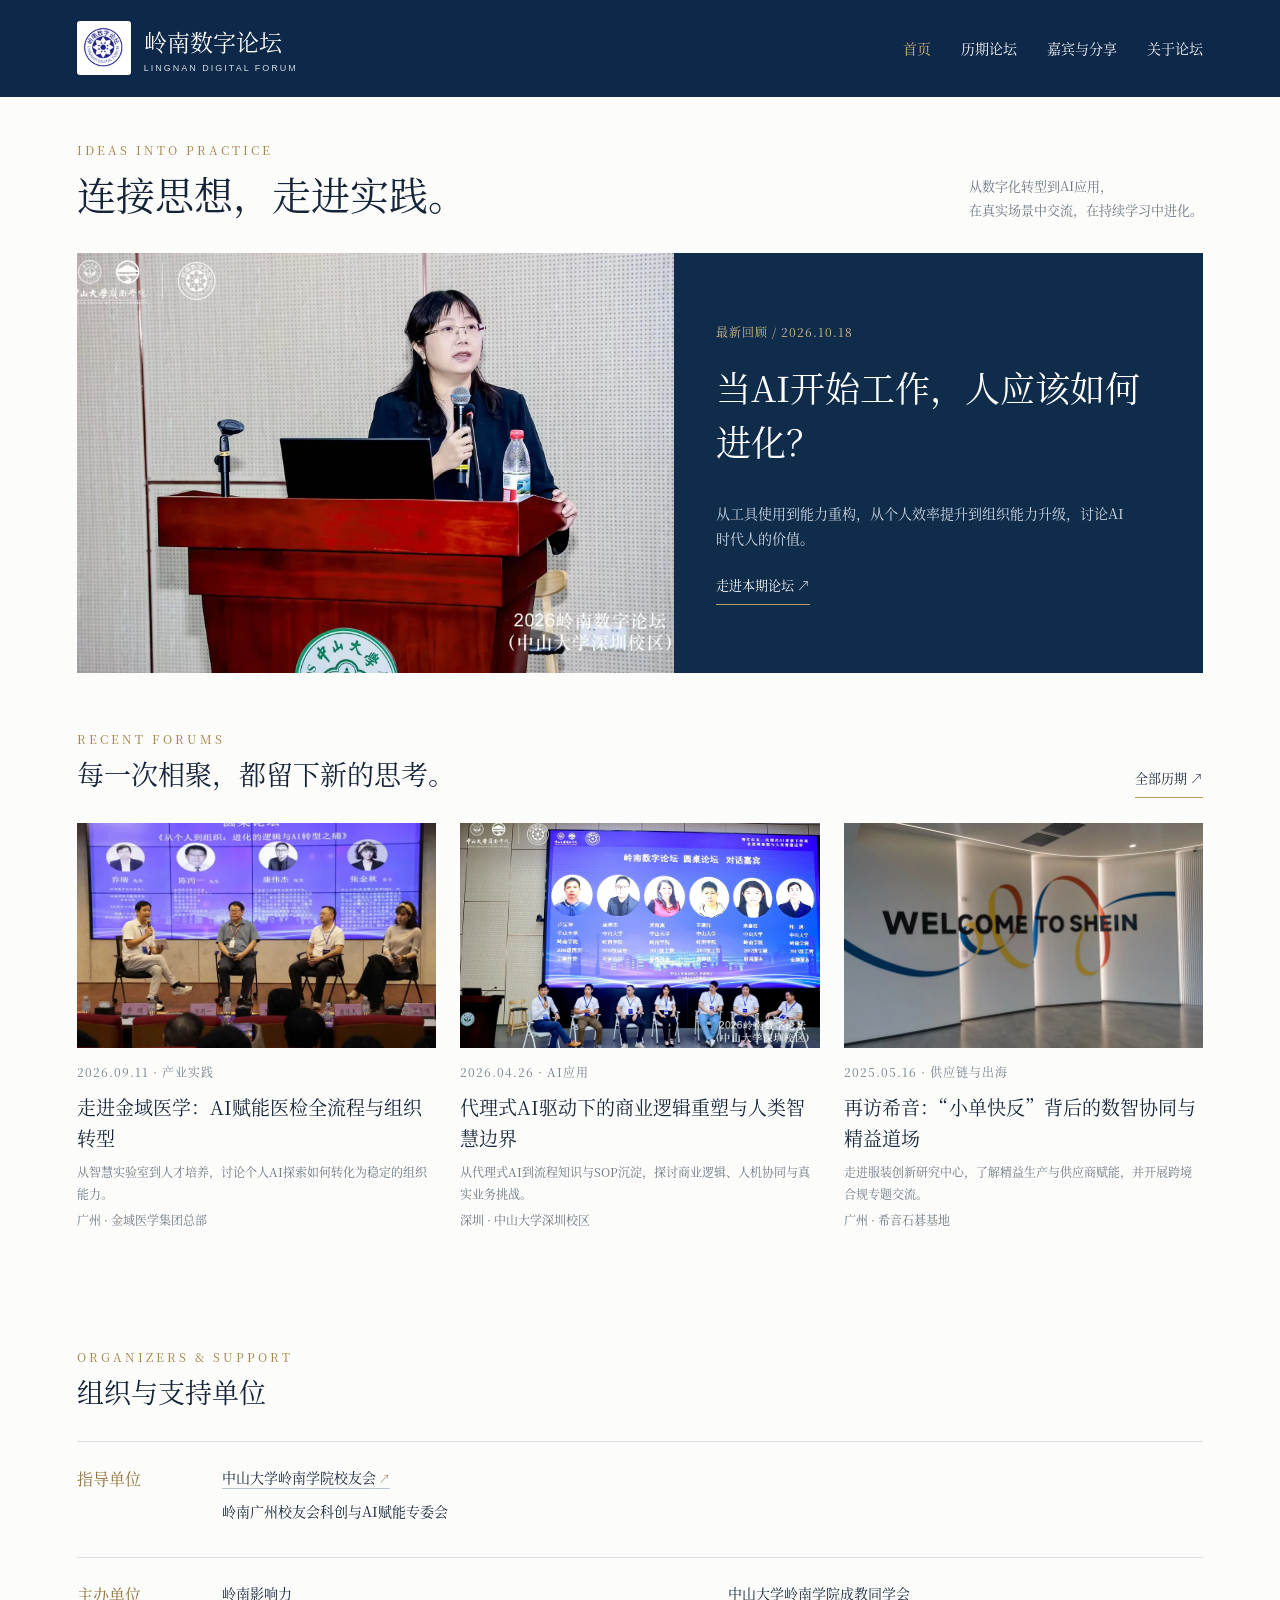
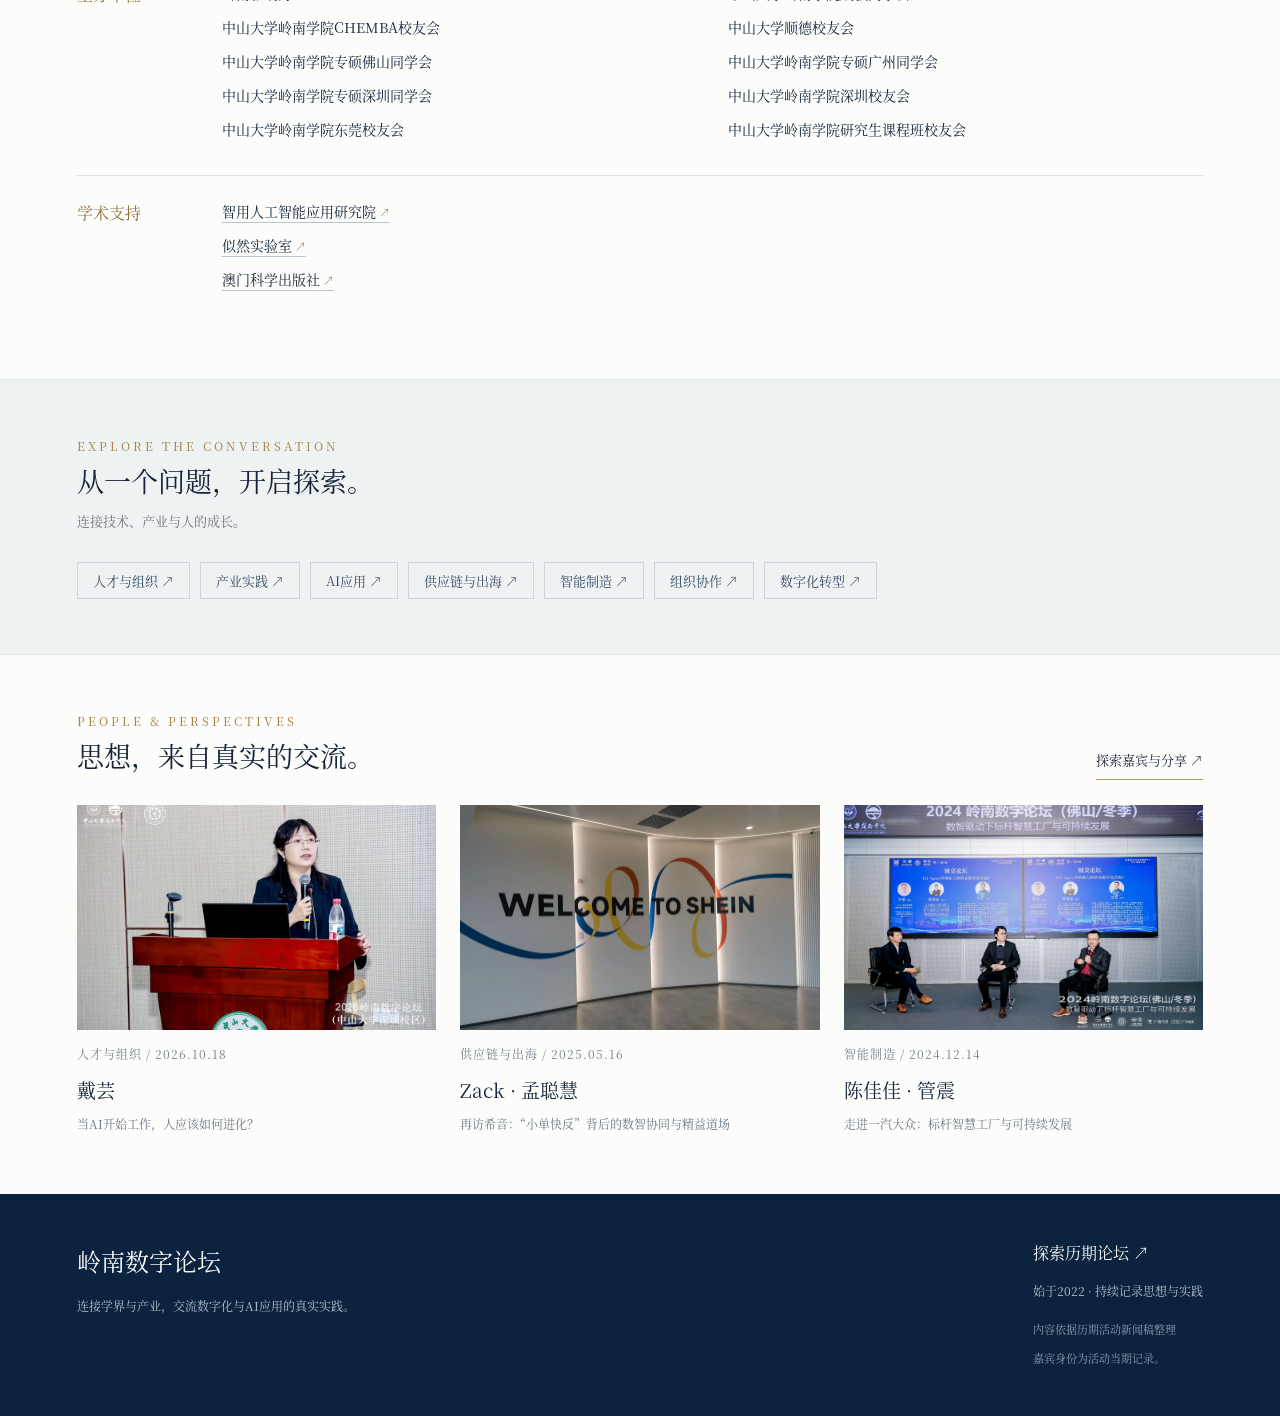
==== commit ac1b65fa: "Remove college logo from homepage organizers section" ====
--- a/index.html
+++ b/index.html
@@ -2,4 +2,4 @@
 <html lang="zh-CN"><head><meta charset="utf-8"><meta name="viewport" content="width=device-width,initial-scale=1"><meta name="description" content="岭南数字论坛历期活动、嘉宾分享与产业数字化实践。"><title>岭南数字论坛 · 连接思想与实践</title><link rel="stylesheet" href="style.css?v=orglinks-20261020"></head><body>
 <a class="skip" href="#main">跳到正文</a><header><a class="brand" href="#home"><img src="assets/forum-logo-original.png" alt="岭南数字论坛标识"><span>岭南数字论坛<small>LINGNAN DIGITAL FORUM</small></span></a><nav aria-label="主导航"><a href="#home">首页</a><a href="#archive">历期论坛</a><a href="#speakers">嘉宾与分享</a><a href="#about">关于论坛</a></nav></header>
 <main id="main"></main><footer><div><strong>岭南数字论坛</strong><p>连接学界与产业，交流数字化与AI应用的真实实践。</p></div><div><a href="#archive">探索历期论坛 ↗</a><p>始于2022 · 持续记录思想与实践</p><small>内容依据历期活动新闻稿整理<br>嘉宾身份为活动当期记录。</small></div></footer>
-<dialog id="lightbox"><button class="close" aria-label="关闭图片">×</button><img alt=""><p></p></dialog><script src="data.js"></script><script src="app.js?v=orglinks-20261020"></script></body></html>
+<dialog id="lightbox"><button class="close" aria-label="关闭图片">×</button><img alt=""><p></p></dialog><script src="data.js"></script><script src="app.js?v=remove-college-logo-20261020"></script></body></html>
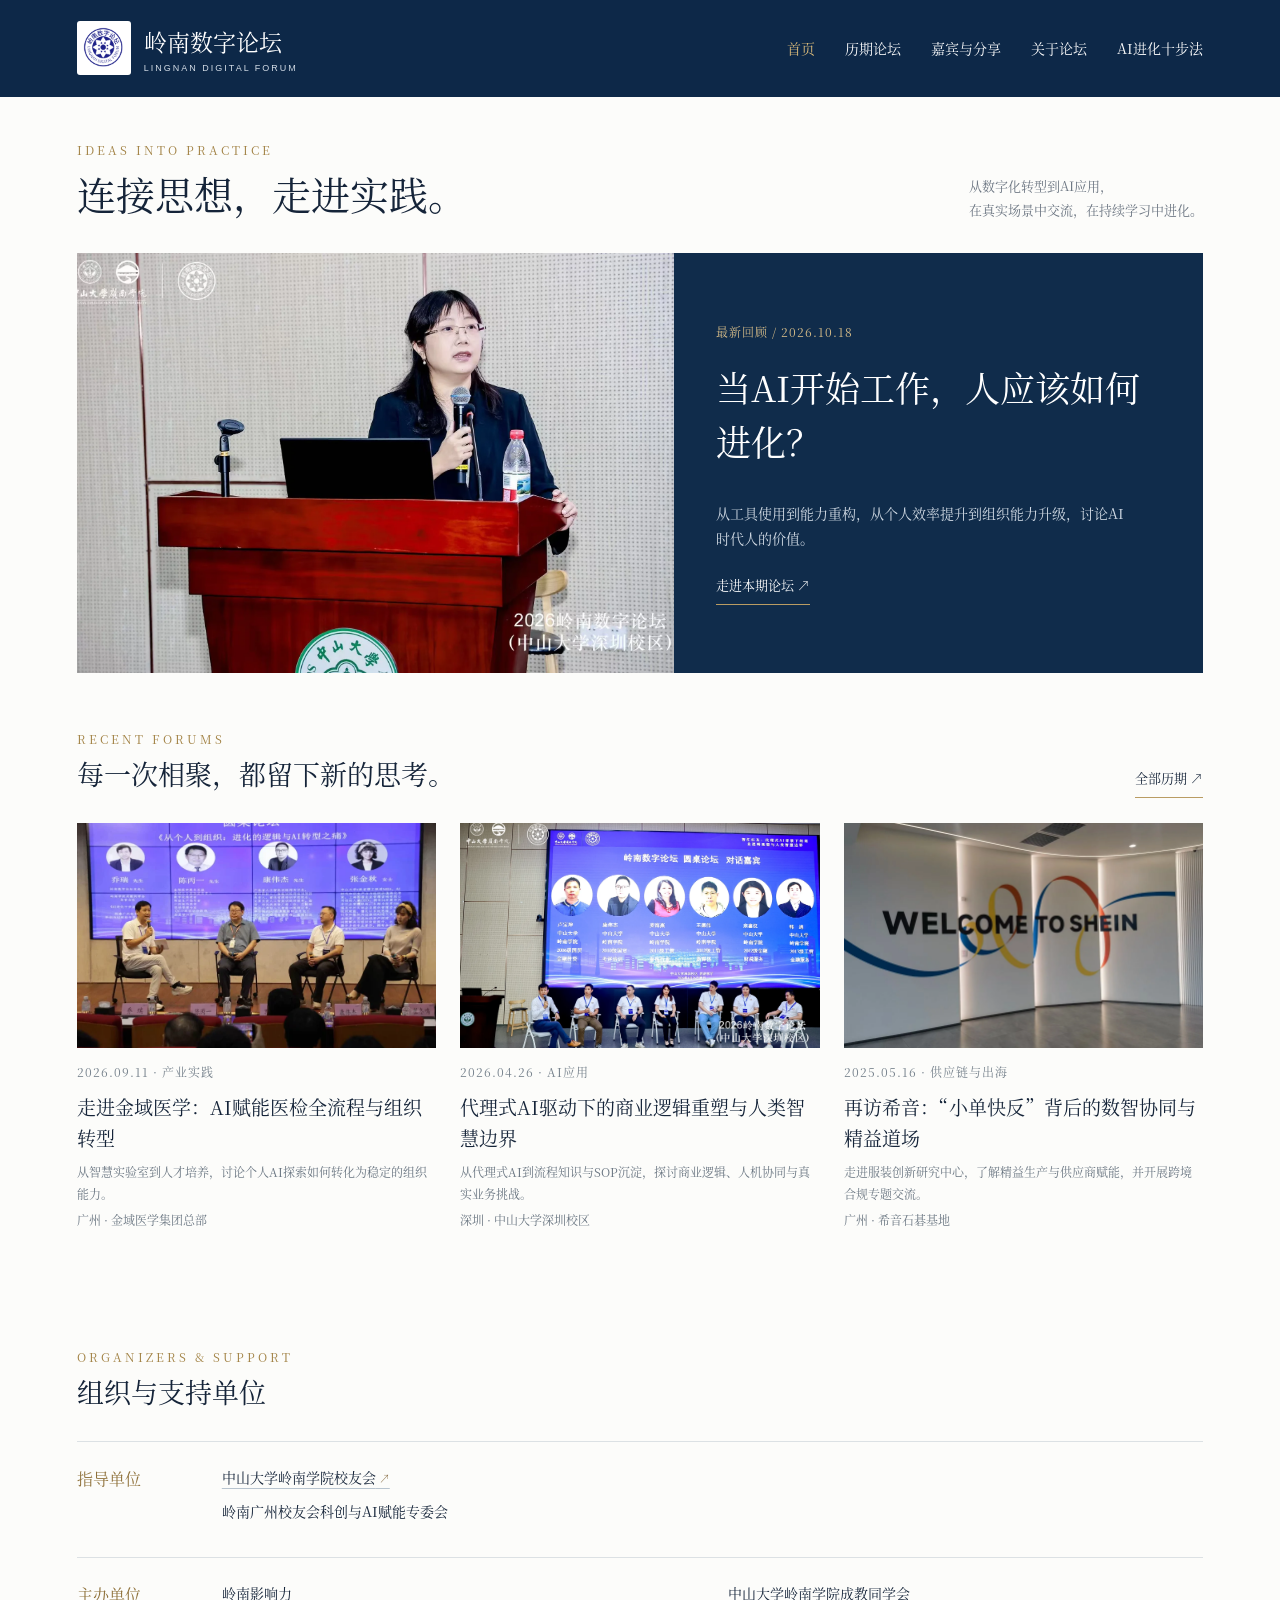
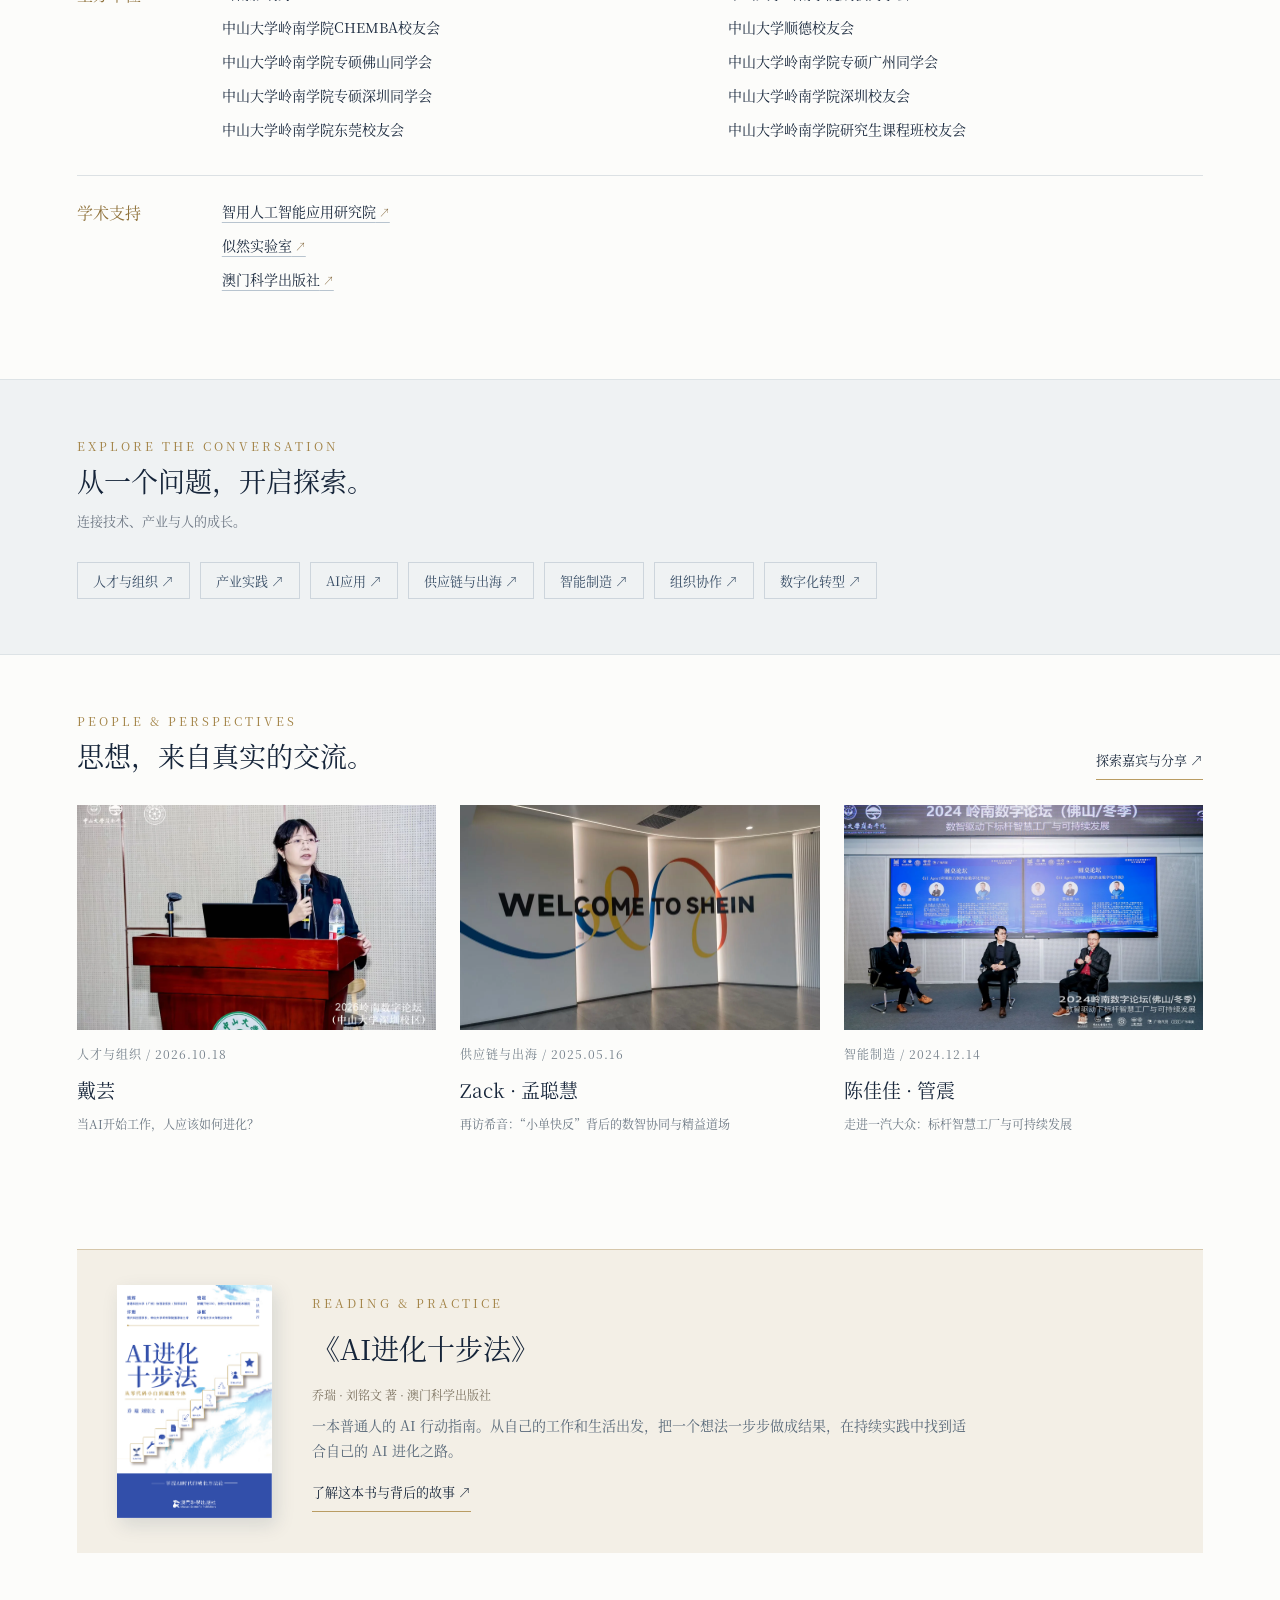
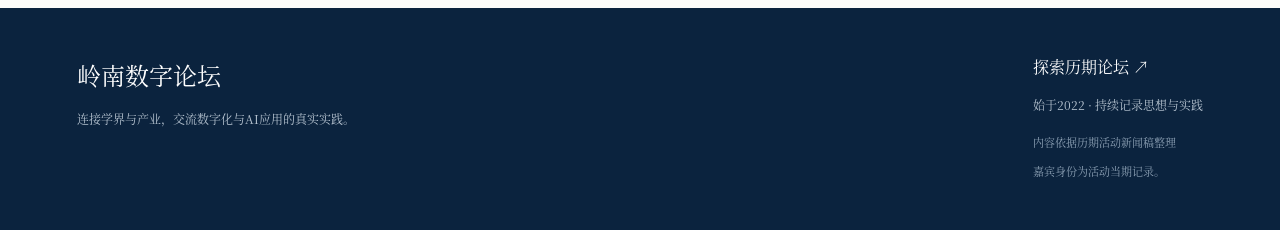
==== commit 0c3e4c39: "Add AI Evolution book introduction and publisher purchase links" ====
--- a/index.html
+++ b/index.html
@@ -1,5 +1,5 @@
 <!doctype html>
-<html lang="zh-CN"><head><meta charset="utf-8"><meta name="viewport" content="width=device-width,initial-scale=1"><meta name="description" content="岭南数字论坛历期活动、嘉宾分享与产业数字化实践。"><title>岭南数字论坛 · 连接思想与实践</title><link rel="stylesheet" href="style.css?v=orglinks-20261020"></head><body>
-<a class="skip" href="#main">跳到正文</a><header><a class="brand" href="#home"><img src="assets/forum-logo-original.png" alt="岭南数字论坛标识"><span>岭南数字论坛<small>LINGNAN DIGITAL FORUM</small></span></a><nav aria-label="主导航"><a href="#home">首页</a><a href="#archive">历期论坛</a><a href="#speakers">嘉宾与分享</a><a href="#about">关于论坛</a></nav></header>
+<html lang="zh-CN"><head><meta charset="utf-8"><meta name="viewport" content="width=device-width,initial-scale=1"><meta name="description" content="岭南数字论坛历期活动、嘉宾分享与产业数字化实践。"><title>岭南数字论坛 · 连接思想与实践</title><link rel="stylesheet" href="style.css?v=orglinks-20261020"><link rel="stylesheet" href="book.css?v=book-live-20261020"></head><body>
+<a class="skip" href="#main">跳到正文</a><header><a class="brand" href="#home"><img src="assets/forum-logo-original.png" alt="岭南数字论坛标识"><span>岭南数字论坛<small>LINGNAN DIGITAL FORUM</small></span></a><nav aria-label="主导航"><a href="#home">首页</a><a href="#archive">历期论坛</a><a href="#speakers">嘉宾与分享</a><a href="#about">关于论坛</a><a href="book.html">AI进化十步法</a></nav></header>
 <main id="main"></main><footer><div><strong>岭南数字论坛</strong><p>连接学界与产业，交流数字化与AI应用的真实实践。</p></div><div><a href="#archive">探索历期论坛 ↗</a><p>始于2022 · 持续记录思想与实践</p><small>内容依据历期活动新闻稿整理<br>嘉宾身份为活动当期记录。</small></div></footer>
-<dialog id="lightbox"><button class="close" aria-label="关闭图片">×</button><img alt=""><p></p></dialog><script src="data.js"></script><script src="app.js?v=remove-college-logo-20261020"></script></body></html>
+<dialog id="lightbox"><button class="close" aria-label="关闭图片">×</button><img alt=""><p></p></dialog><script src="data.js"></script><script src="book-content.js?v=book-live-20261020"></script><script src="app.js?v=book-live-20261020"></script></body></html>
--- a/book.css
+++ b/book.css
@@ -0,0 +1,3 @@
+.review-strip{background:#eee7d8;color:#6b552d;text-align:center;font-size:12px;padding:7px 15px;letter-spacing:1px}.book-hero{display:grid;grid-template-columns:minmax(220px,340px) 1fr;gap:9%;align-items:center;padding-top:64px;padding-bottom:68px}.book-cover{padding:0 15px}.book-cover img{width:100%;height:auto;display:block;box-shadow:8px 14px 30px #102c4b25}.book-opening h1{font-size:clamp(30px,4.5vw,52px);line-height:1.4;margin:18px 0 8px;font-weight:400}.book-subtitle{font-size:22px;color:#7a6645;margin:0 0 15px}.book-byline{font-size:13px;color:#697581}.book-byline span{margin:0 9px}.book-opening h2{font-size:23px;font-weight:400;margin:34px 0 10px}.book-lead{font-size:15px;line-height:2.1;max-width:470px;color:#556677}.book-actions{display:flex;align-items:center;gap:24px;flex-wrap:wrap;margin-top:28px}.book-button{background:#102c4b;color:#fff;padding:12px 23px;font-size:14px;display:inline-block}.book-button:hover{background:#1e4266;color:#fff}.book-sections{display:flex;justify-content:center;gap:40px;flex-wrap:wrap;border-block:1px solid #dde3e6;padding:16px 5%;background:#f4f5f2}.book-sections a{font-size:13px}.book-section{display:grid;grid-template-columns:1fr 1.65fr;gap:9%;padding-top:70px;padding-bottom:70px}.book-page h2{font-weight:400}.book-section h2,.book-framework h2,.book-photos h2,.book-story h2{font-size:30px;line-height:1.6;margin:10px 0 22px}.book-section-label p{font-size:14px;color:#697581}.book-reading p{font-size:15px;line-height:2.2;margin:0 0 22px}.copy-intro{border:1px solid #b6c2cb;background:transparent;color:#244762;padding:9px 18px;font-size:13px}.copy-intro:hover{background:#eef2f4}#copy-status{font-size:12px;display:block;margin-top:8px;color:#556677}.book-path-band{background:#102c4b;color:#fff}.book-path-band .book-section-label p{color:#bfcbd8}.book-steps{list-style:none;margin:0;padding:0;display:grid;grid-template-columns:1fr 1fr;gap:0 30px}.book-steps li{display:flex;align-items:center;gap:20px;padding:12px 0;border-bottom:1px solid #ffffff25;font-size:16px}.book-steps span{font:12px Arial,sans-serif;color:#d4b879;letter-spacing:1px}.book-framework{padding-top:70px;padding-bottom:70px}.framework-lead{font-size:15px;max-width:770px;color:#697581}.framework-image{display:block;background:#f7f6f0;border:1px solid #e8e4d7;padding:0;width:100%;margin-top:30px;color:#75633e}.framework-image img{display:block;width:100%;height:auto}.framework-image span{display:block;padding:11px;font-size:12px}.framework-caption{text-align:center;font-size:16px;color:#425a70;line-height:2;margin:25px 0 36px}.book-layers{display:grid;grid-template-columns:repeat(3,1fr);gap:32px}.book-layers article{border-top:1px solid #b89c65;padding-top:18px}.layer-name{font-size:32px;color:#a18143}.book-layers h3{font-size:19px;font-weight:400;margin:8px 0}.book-layers p{color:#697581;font-size:14px;line-height:2}.book-layers summary{font-size:13px;cursor:pointer;color:#254e75}.book-layers ol{font-size:14px;line-height:2.1;padding-left:25px}.framework-note{font-size:12px;line-height:1.9;color:#7c817c;margin-top:32px}.book-story-band{background:#f3efe6;border-block:1px solid #e7e1d5}.book-story{max-width:910px;padding-top:70px;padding-bottom:60px}.book-story h2{margin-bottom:35px}.book-story>p{font-size:15px;line-height:2.35;margin:0 0 24px}.book-story .story-first{font-size:20px;color:#8d703d}.book-closing{border-top:1px solid #d9ceb9;margin-top:36px;padding-top:20px}.book-closing p{font-size:18px;margin:7px 0}.book-closing p:last-child{font-size:22px;letter-spacing:1px;color:#95743b}.book-photos{padding-top:65px;padding-bottom:65px}.book-photo-grid{display:grid;grid-template-columns:1fr 1fr;gap:32px;max-width:860px;margin:30px auto}.book-photo-grid figure{margin:0}.book-photo-grid button{border:0;padding:0;display:block;background:transparent;width:100%}.book-photo-grid img{width:100%;height:auto;display:block}.book-photo-grid figcaption{font-size:12px;color:#697581;margin-top:10px}.home-book{display:grid;grid-template-columns:155px 1fr;gap:40px;align-items:center;background:#f3efe6;padding:35px 40px;border-top:1px solid #d6c7ab}.home-book img{width:100%;height:auto;display:block;box-shadow:4px 7px 18px #102c4b20}.home-book h2{font-size:28px;font-weight:400;margin:10px 0}.home-book p{font-size:14px;color:#556677;max-width:660px;margin:8px 0}.home-book .book-home-byline{font-size:12px;color:#7b715f}.book-page dialog{width:min(1400px,96vw)}.book-page dialog img{margin:auto;max-width:100%;max-height:78vh}.book-page section,.book-page article{scroll-margin-top:30px}@media(max-width:800px){.book-hero{gap:7%;padding-top:35px;padding-bottom:40px;grid-template-columns:210px 1fr}.book-cover{padding:0}.book-opening h1{font-size:30px}.book-subtitle{font-size:17px}.book-opening h2{font-size:19px;margin-top:22px}.book-sections{gap:14px 24px}.book-section{grid-template-columns:1fr;gap:20px;padding-block:40px}.book-framework,.book-story,.book-photos{padding-top:40px;padding-bottom:40px}.book-layers{gap:22px}.home-book{gap:24px;padding:25px;grid-template-columns:120px 1fr}}@media(max-width:550px){.book-hero{grid-template-columns:1fr;gap:30px}.book-cover{width:200px;margin:auto}.book-opening h1{font-size:32px}.book-opening .eyebrow{font-size:10px}.book-opening h2{font-size:22px}.book-subtitle{font-size:19px}.book-actions{gap:17px}.book-section h2,.book-framework h2,.book-photos h2,.book-story h2{font-size:26px}.book-layers{grid-template-columns:1fr}.book-layers article{display:block}.book-photo-grid{gap:20px;grid-template-columns:1fr;max-width:360px}.book-steps{gap:0 18px}.book-steps li{gap:12px;font-size:15px}.home-book{grid-template-columns:85px 1fr;gap:20px;padding:24px 18px}.home-book h2{font-size:22px}.home-book p{font-size:13px}.home-book .eyebrow{font-size:10px;letter-spacing:1px}}
+
+.book-purchase-band{background:#edf1f3;border-top:1px solid #dce3e8}.book-purchase{display:grid;grid-template-columns:1fr 210px;gap:45px;align-items:center;padding-top:50px;padding-bottom:50px}.book-purchase h2{font-size:30px;margin:10px 0 18px}.book-purchase p{font-size:15px;color:#556677}.book-purchase .purchase-note{font-size:12px;line-height:2;margin-top:20px}.book-purchase figure{margin:0;text-align:center}.book-purchase figure img{display:block;width:170px;height:161px;margin:0 auto;image-rendering:auto}.book-purchase figcaption{font-size:12px;color:#556677;line-height:1.9;margin-top:12px}@media(max-width:550px){.book-purchase{grid-template-columns:1fr;gap:24px;padding-block:35px}.book-purchase h2{font-size:26px}.book-purchase figure{text-align:left}.book-purchase figure img{margin:0}.book-purchase figcaption{margin-left:0}}
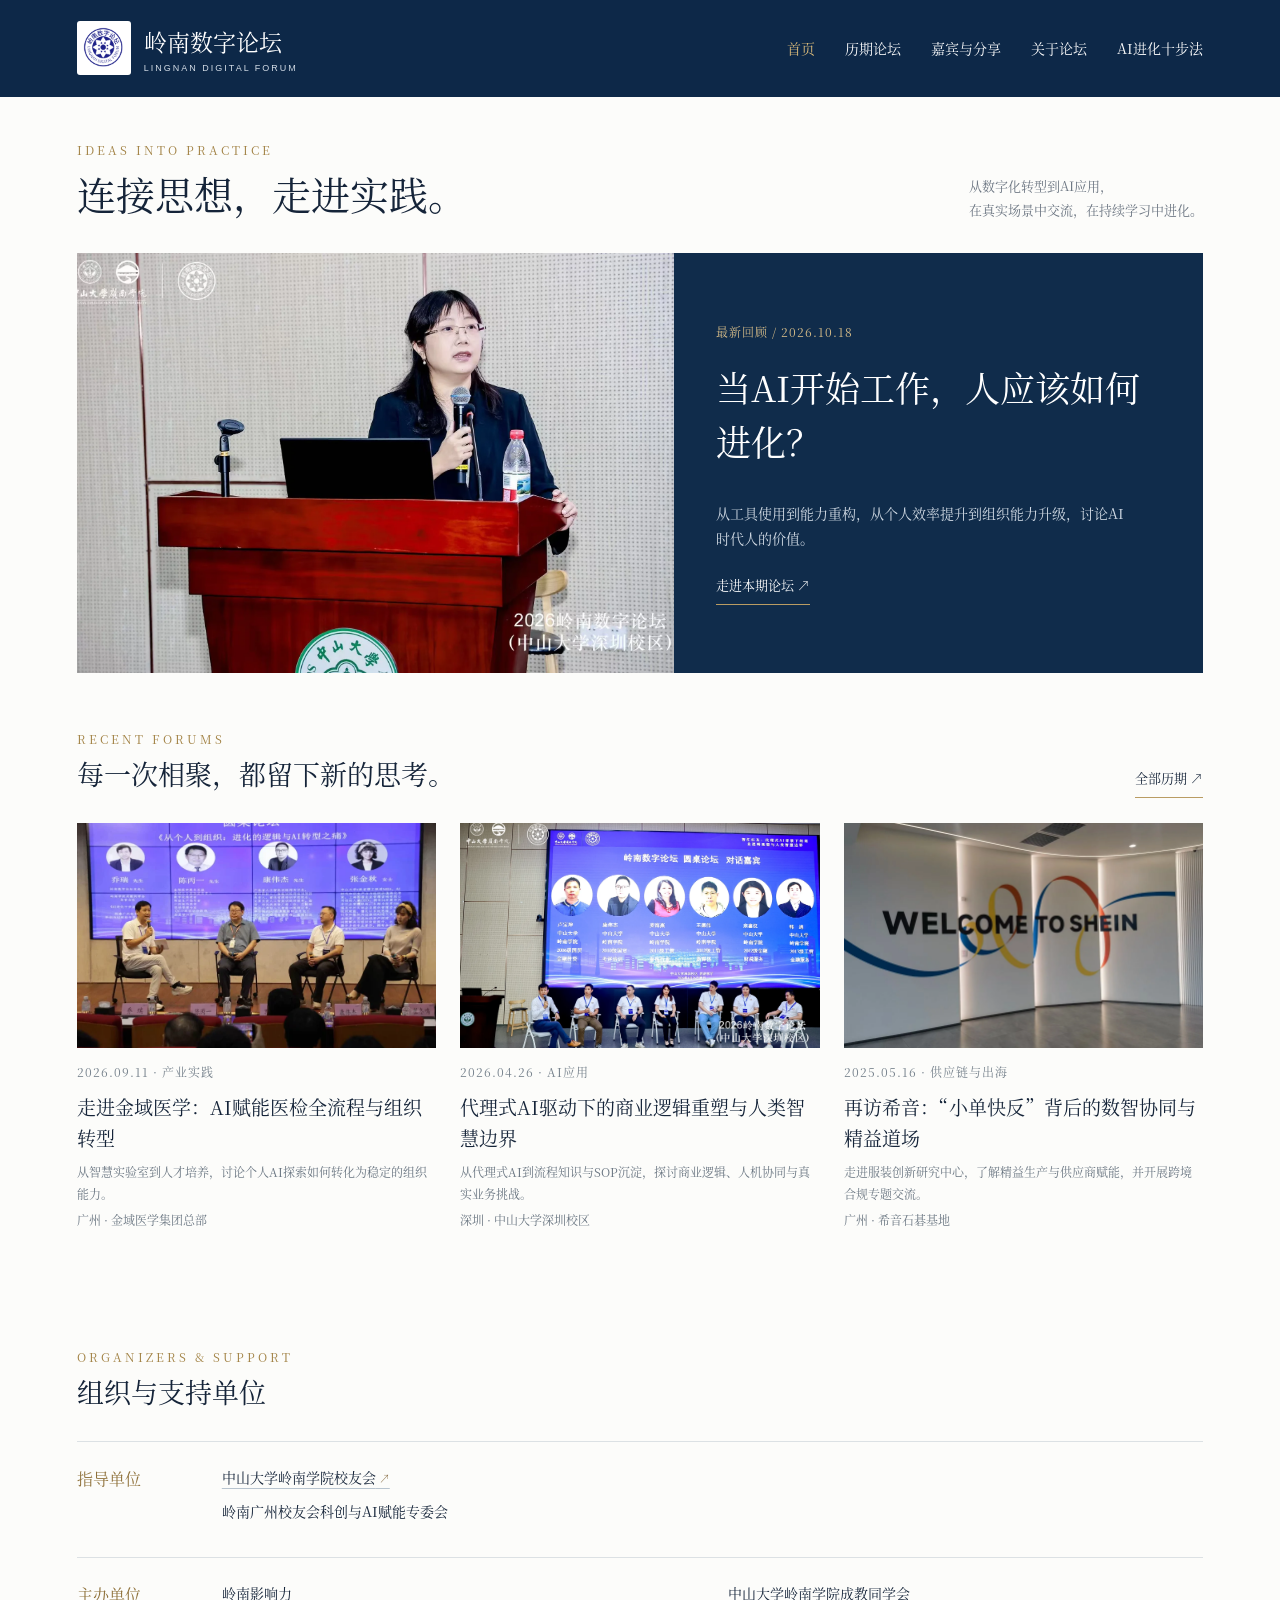
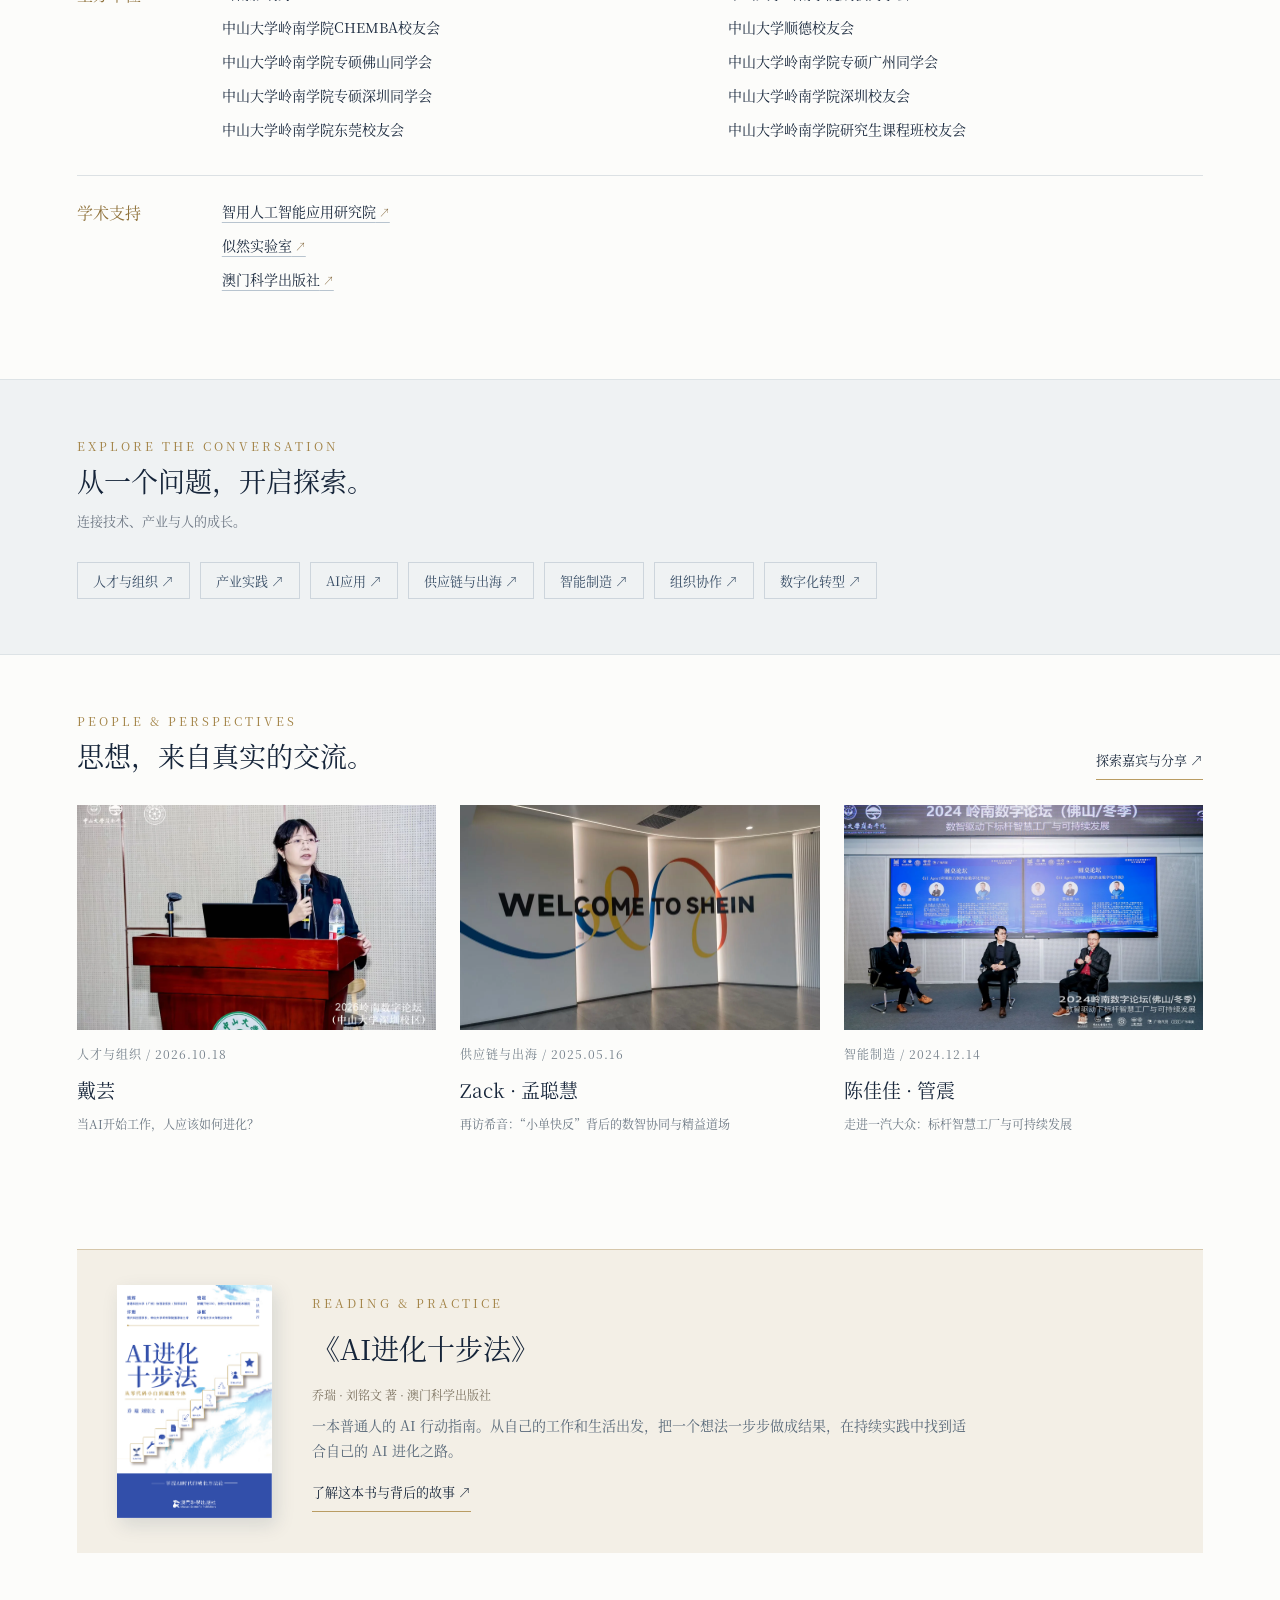
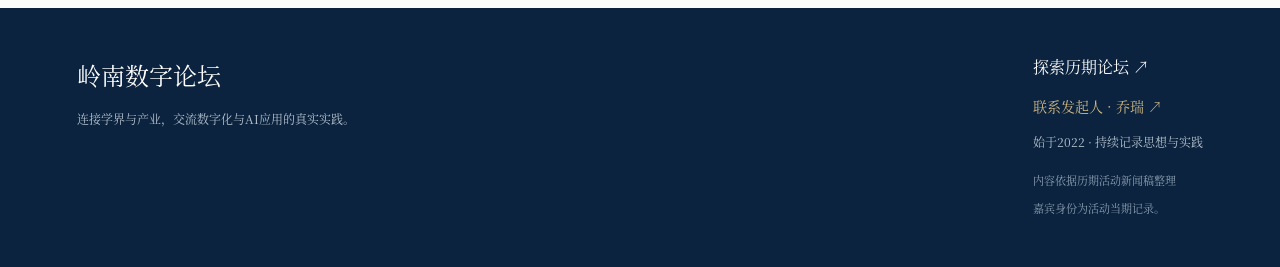
==== commit 93bb7f9c: "Publish founder profile and contact links" ====
--- a/index.html
+++ b/index.html
@@ -1,5 +1,5 @@
 <!doctype html>
-<html lang="zh-CN"><head><meta charset="utf-8"><meta name="viewport" content="width=device-width,initial-scale=1"><meta name="description" content="岭南数字论坛历期活动、嘉宾分享与产业数字化实践。"><title>岭南数字论坛 · 连接思想与实践</title><link rel="stylesheet" href="style.css?v=orglinks-20261020"><link rel="stylesheet" href="book.css?v=book-live-20261020"></head><body>
+<html lang="zh-CN"><head><meta charset="utf-8"><meta name="viewport" content="width=device-width,initial-scale=1"><meta name="description" content="岭南数字论坛历期活动、嘉宾分享与产业数字化实践。"><title>岭南数字论坛 · 连接思想与实践</title><link rel="stylesheet" href="style.css?v=contact-20261020"><link rel="stylesheet" href="book.css?v=book-live-20261020"></head><body>
 <a class="skip" href="#main">跳到正文</a><header><a class="brand" href="#home"><img src="assets/forum-logo-original.png" alt="岭南数字论坛标识"><span>岭南数字论坛<small>LINGNAN DIGITAL FORUM</small></span></a><nav aria-label="主导航"><a href="#home">首页</a><a href="#archive">历期论坛</a><a href="#speakers">嘉宾与分享</a><a href="#about">关于论坛</a><a href="book.html">AI进化十步法</a></nav></header>
-<main id="main"></main><footer><div><strong>岭南数字论坛</strong><p>连接学界与产业，交流数字化与AI应用的真实实践。</p></div><div><a href="#archive">探索历期论坛 ↗</a><p>始于2022 · 持续记录思想与实践</p><small>内容依据历期活动新闻稿整理<br>嘉宾身份为活动当期记录。</small></div></footer>
-<dialog id="lightbox"><button class="close" aria-label="关闭图片">×</button><img alt=""><p></p></dialog><script src="data.js"></script><script src="book-content.js?v=book-live-20261020"></script><script src="app.js?v=book-live-20261020"></script></body></html>
+<main id="main"></main><footer><div><strong>岭南数字论坛</strong><p>连接学界与产业，交流数字化与AI应用的真实实践。</p></div><div><a href="#archive">探索历期论坛 ↗</a><a class="footer-contact" href="#about/contact">联系发起人 · 乔瑞 ↗</a><p>始于2022 · 持续记录思想与实践</p><small>内容依据历期活动新闻稿整理<br>嘉宾身份为活动当期记录。</small></div></footer>
+<dialog id="lightbox"><button class="close" aria-label="关闭图片">×</button><img alt=""><p></p></dialog><script src="data.js"></script><script src="book-content.js?v=book-live-20261020"></script><script src="app.js?v=contact-20261020"></script></body></html>
--- a/style.css
+++ b/style.css
@@ -7,3 +7,5 @@
 .brand img{background:#fff;border-radius:3px;padding:2px;width:54px;height:54px;object-fit:contain;flex-shrink:0}.college-logo{background:#fff;margin:0 0 25px;padding:12px 22px;border-top:1px solid #e0e5e8}.college-logo img{display:block;width:min(100%,560px);height:auto;margin:0 auto}@media(max-width:650px){.college-logo{padding:8px 0}.brand img{width:48px;height:48px}}
 
 .org-link{text-decoration:underline;text-decoration-color:#b8c4cf;text-underline-offset:5px}.org-link:hover{color:#967132;text-decoration-color:currentColor}.org-link span{font-size:11px;color:#8b7148}
+
+.contact-card{margin-top:48px;padding:30px;background:#f0f3f4;border-top:2px solid #aa8a50;scroll-margin-top:115px}.contact-card h2{margin:8px 0 20px}.contact-card h3{font-size:26px;font-weight:400;margin:0 0 12px}.contact-card h3 span{display:block;font-size:15px;color:#697581;margin-top:4px}.contact-card .contact-roles{font-size:14px}.contact-card>p{font-size:14px}.contact-details{margin:24px 0}.contact-details>div{display:grid;grid-template-columns:100px minmax(0,1fr);gap:15px;padding:12px 0;border-top:1px solid #d5dde3}.contact-details dt{font-size:13px;color:#697581}.contact-details dd{margin:0;font-size:16px;overflow-wrap:anywhere}.contact-details a{text-decoration:underline;text-underline-offset:5px;text-decoration-color:#acb9c5}.contact-note{font-size:12px;color:#697581}.copy-wechat{border:1px solid #b6c2cb;background:#102c4b;color:white;padding:10px 20px;font-size:13px}.contact-card .contact-status{font-size:12px;min-height:22px;color:#556677;margin-bottom:0}footer .footer-contact{display:block;margin-top:12px;font-size:14px;color:#d6bc88}@media(max-width:550px){.contact-card{padding:22px 18px;scroll-margin-top:20px}.contact-details>div{grid-template-columns:1fr;gap:4px}.contact-details dd{font-size:16px}}
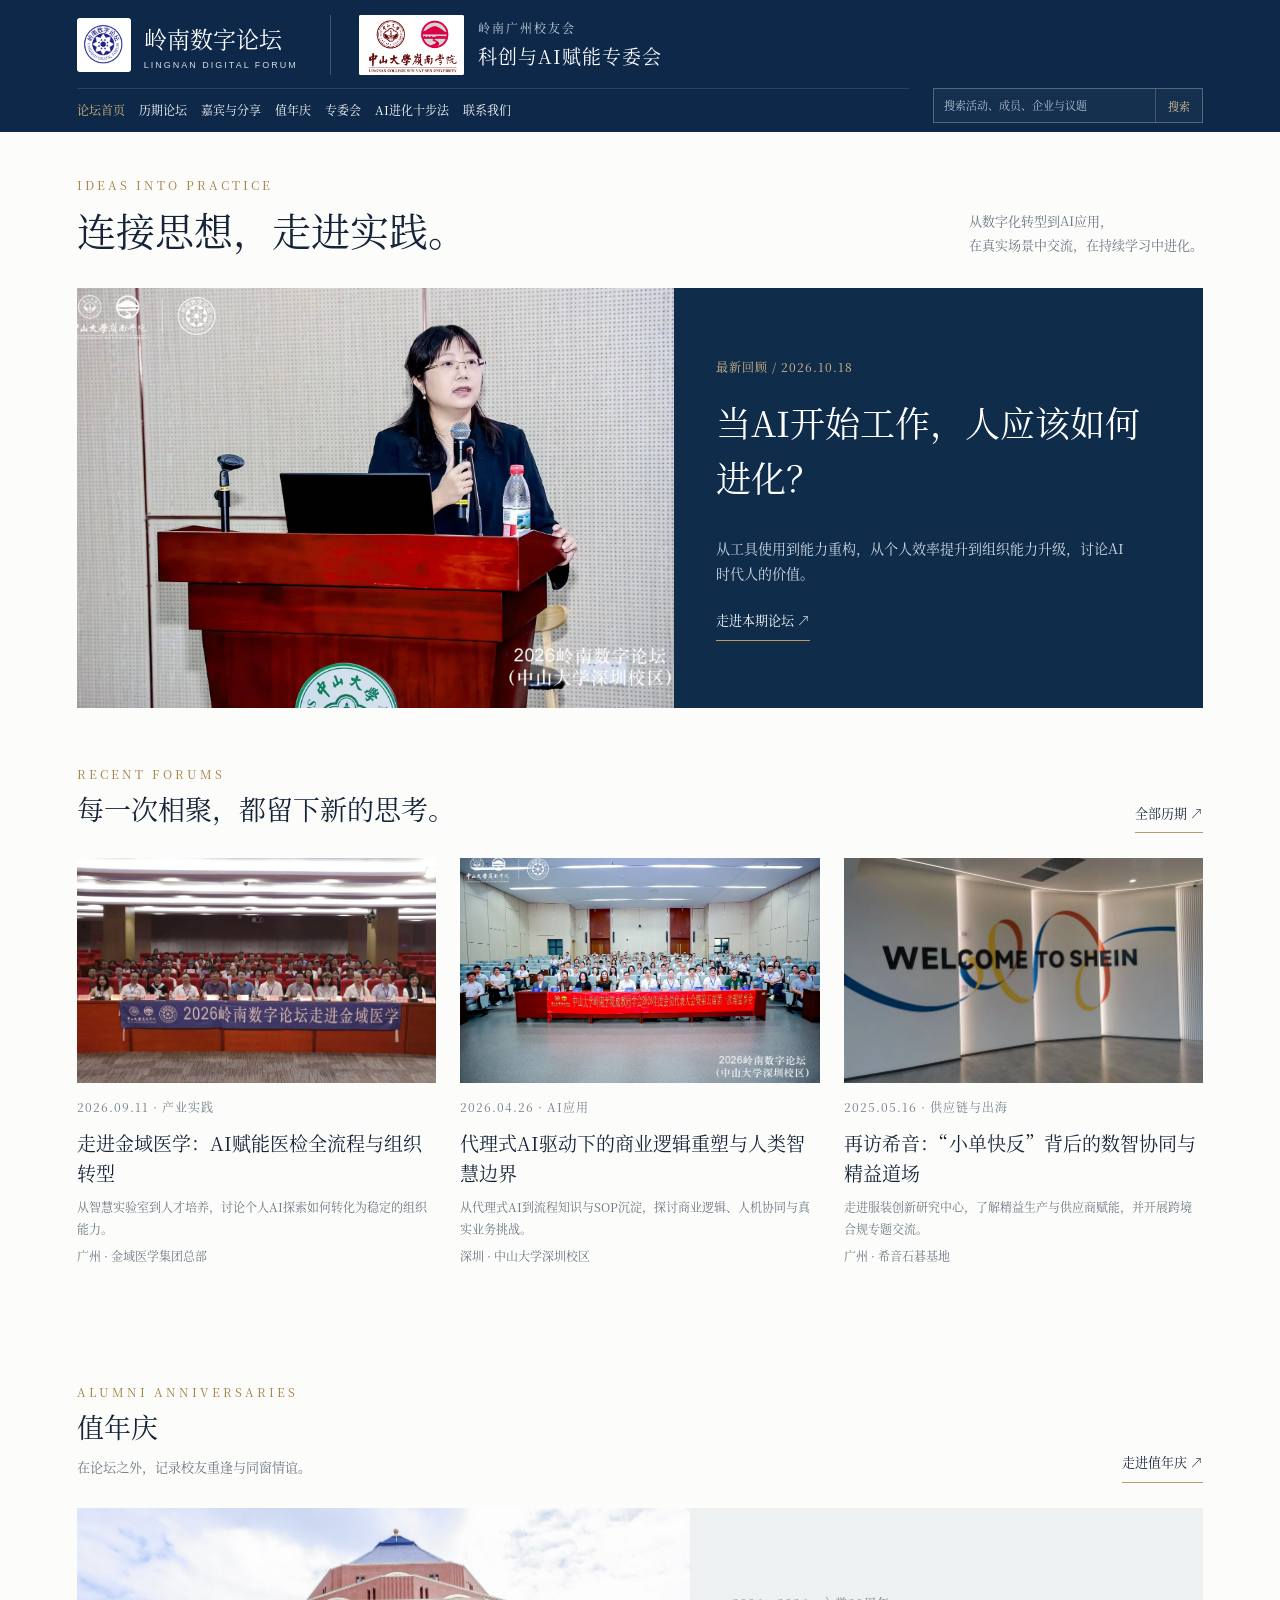
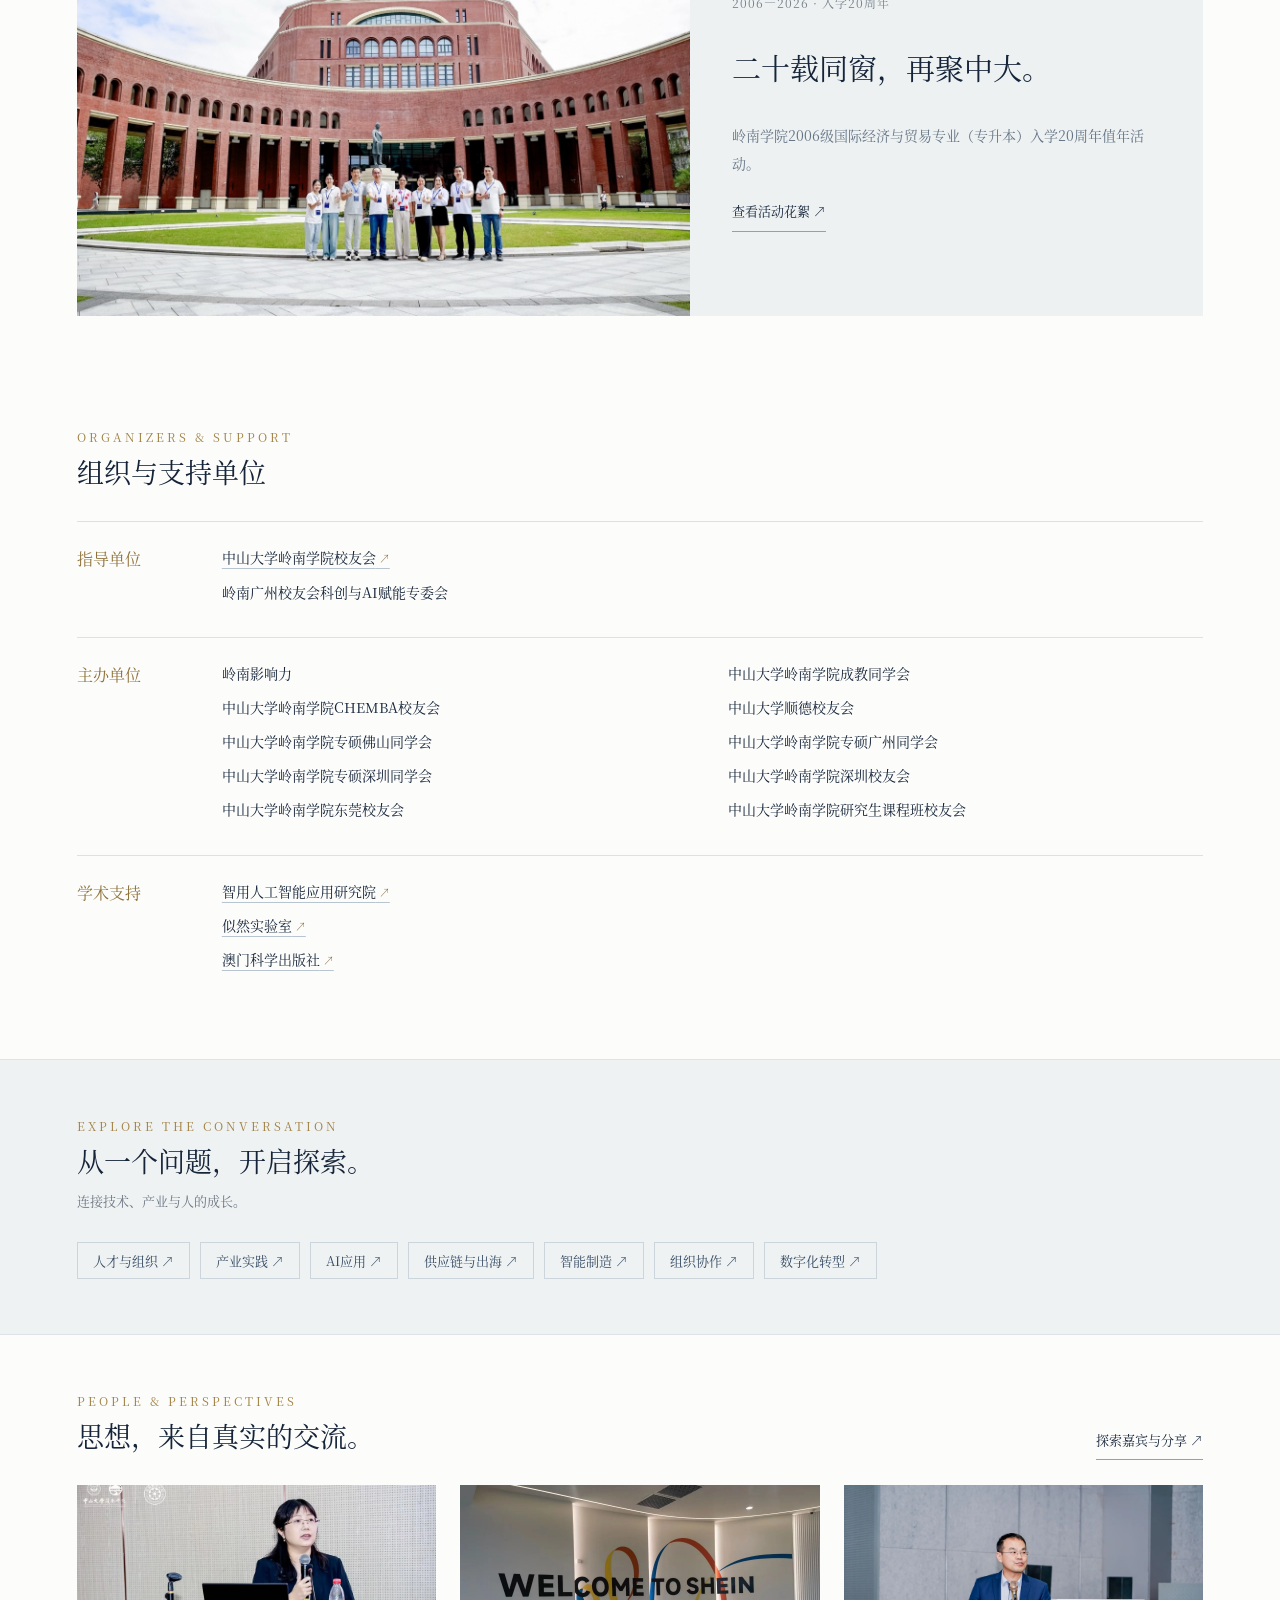
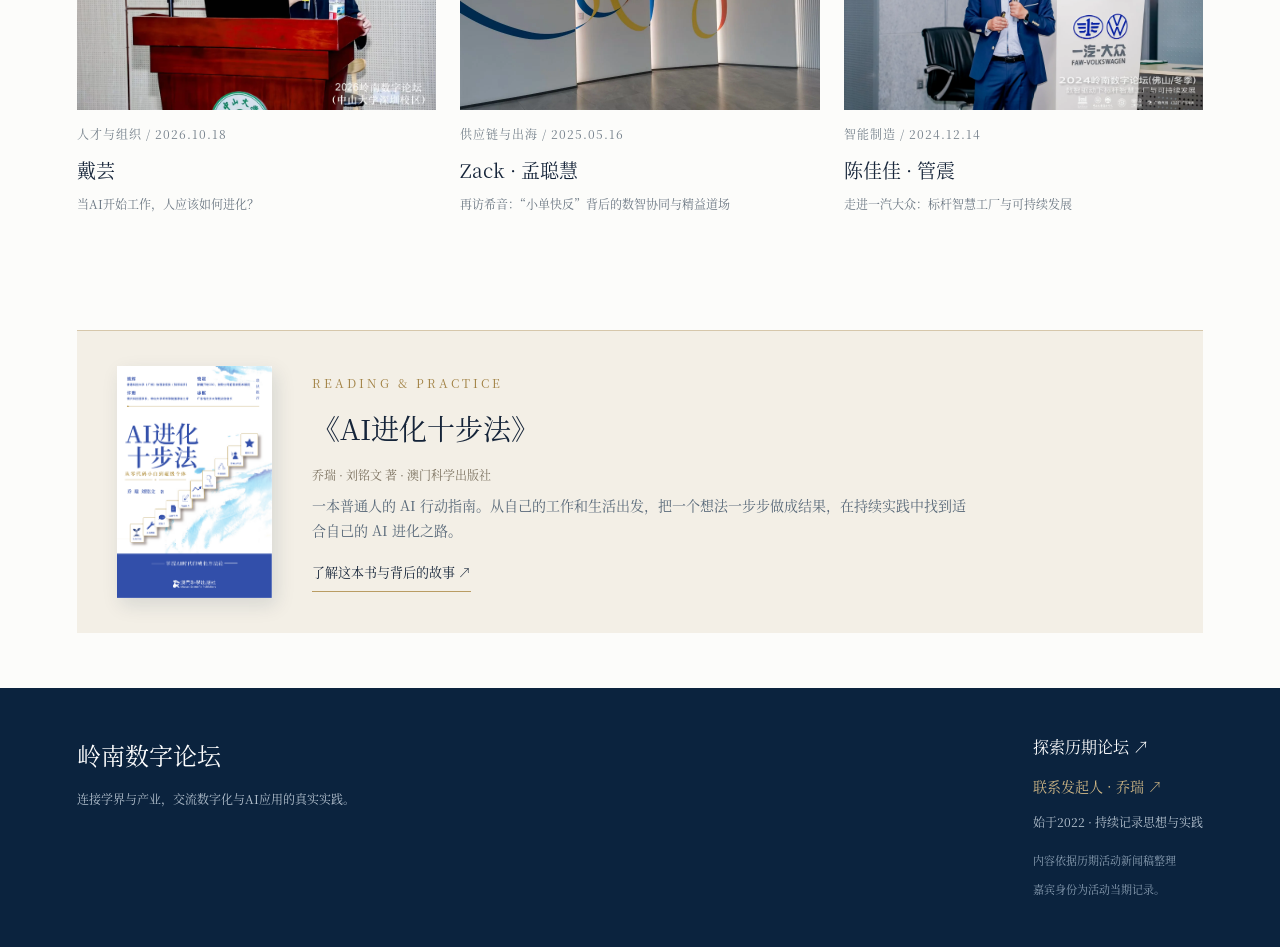
==== commit 837dc230: "Publish October 31 committee ceremony illustrated report and retain live application portal" ====
--- a/index.html
+++ b/index.html
@@ -1,5 +1,6 @@
 <!doctype html>
-<html lang="zh-CN"><head><meta charset="utf-8"><meta name="viewport" content="width=device-width,initial-scale=1"><meta name="description" content="岭南数字论坛历期活动、嘉宾分享与产业数字化实践。"><title>岭南数字论坛 · 连接思想与实践</title><link rel="stylesheet" href="style.css?v=contact-20261020"><link rel="stylesheet" href="book.css?v=book-live-20261020"></head><body>
-<a class="skip" href="#main">跳到正文</a><header><a class="brand" href="#home"><img src="assets/forum-logo-original.png" alt="岭南数字论坛标识"><span>岭南数字论坛<small>LINGNAN DIGITAL FORUM</small></span></a><nav aria-label="主导航"><a href="#home">首页</a><a href="#archive">历期论坛</a><a href="#speakers">嘉宾与分享</a><a href="#about">关于论坛</a><a href="book.html">AI进化十步法</a></nav></header>
+<html lang="zh-CN"><head><meta charset="utf-8"><meta name="viewport" content="width=device-width,initial-scale=1"><meta name="description" content="岭南数字论坛历期活动、嘉宾分享与产业数字化实践。"><title>岭南数字论坛 · 连接思想与实践</title><link rel="stylesheet" href="style.css?v=anniversary-20261024"><link rel="stylesheet" href="book.css?v=book-live-20261020"><link rel="stylesheet" href="committee.css?v=ceremony-20261031"></head><body>
+<a class="skip" href="#main">跳到正文</a><header class="site-header"><div class="identity-row"><a class="brand" href="index.html#home"><img src="assets/forum-logo-original.png" alt="岭南数字论坛标识"><span>岭南数字论坛<small>LINGNAN DIGITAL FORUM</small></span></a><a class="committee-brand" href="committee.html"><span class="college-mark"><img src="assets/lingnan-college-logo-original.jpg" alt="中山大学岭南学院LOGO"></span><span><small>岭南广州校友会</small><b>科创与AI赋能专委会</b></span></a></div><nav aria-label="主导航"><a href="index.html#home">论坛首页</a><a href="index.html#archive">历期论坛</a><a href="index.html#speakers">嘉宾与分享</a><a href="index.html#anniversary">值年庆</a><a href="committee.html">专委会</a><a href="book.html">AI进化十步法</a><a href="index.html#about/contact">联系我们</a></nav><form class="site-search" role="search" action="search.html" method="get"><label class="sr-only" for="site-query">全站搜索</label><input id="site-query" name="q" type="search" maxlength="100" placeholder="搜索活动、成员、企业与议题"><button type="submit">搜索</button></form></header>
 <main id="main"></main><footer><div><strong>岭南数字论坛</strong><p>连接学界与产业，交流数字化与AI应用的真实实践。</p></div><div><a href="#archive">探索历期论坛 ↗</a><a class="footer-contact" href="#about/contact">联系发起人 · 乔瑞 ↗</a><p>始于2022 · 持续记录思想与实践</p><small>内容依据历期活动新闻稿整理<br>嘉宾身份为活动当期记录。</small></div></footer>
-<dialog id="lightbox"><button class="close" aria-label="关闭图片">×</button><img alt=""><p></p></dialog><script src="data.js"></script><script src="book-content.js?v=book-live-20261020"></script><script src="app.js?v=contact-20261020"></script></body></html>
+<dialog id="lightbox"><button class="close" aria-label="关闭图片">×</button><img alt=""><p></p></dialog><script src="data.js?v=kingmed-group-20261024"></script><script src="book-content.js?v=book-live-20261020"></script><script src="app.js?v=anniversary-20261024"></script></body></html>
+
--- a/style.css
+++ b/style.css
@@ -9,3 +9,5 @@
 .org-link{text-decoration:underline;text-decoration-color:#b8c4cf;text-underline-offset:5px}.org-link:hover{color:#967132;text-decoration-color:currentColor}.org-link span{font-size:11px;color:#8b7148}
 
 .contact-card{margin-top:48px;padding:30px;background:#f0f3f4;border-top:2px solid #aa8a50;scroll-margin-top:115px}.contact-card h2{margin:8px 0 20px}.contact-card h3{font-size:26px;font-weight:400;margin:0 0 12px}.contact-card h3 span{display:block;font-size:15px;color:#697581;margin-top:4px}.contact-card .contact-roles{font-size:14px}.contact-card>p{font-size:14px}.contact-details{margin:24px 0}.contact-details>div{display:grid;grid-template-columns:100px minmax(0,1fr);gap:15px;padding:12px 0;border-top:1px solid #d5dde3}.contact-details dt{font-size:13px;color:#697581}.contact-details dd{margin:0;font-size:16px;overflow-wrap:anywhere}.contact-details a{text-decoration:underline;text-underline-offset:5px;text-decoration-color:#acb9c5}.contact-note{font-size:12px;color:#697581}.copy-wechat{border:1px solid #b6c2cb;background:#102c4b;color:white;padding:10px 20px;font-size:13px}.contact-card .contact-status{font-size:12px;min-height:22px;color:#556677;margin-bottom:0}footer .footer-contact{display:block;margin-top:12px;font-size:14px;color:#d6bc88}@media(max-width:550px){.contact-card{padding:22px 18px;scroll-margin-top:20px}.contact-details>div{grid-template-columns:1fr;gap:4px}.contact-details dd{font-size:16px}}
+
+.anniversary-feature{display:grid;grid-template-columns:1.3fr 1fr;align-items:center;gap:42px;background:#edf1f2}.anniversary-feature>img{width:100%;height:auto;display:block}.anniversary-feature>div{padding:30px 35px 30px 0}.anniversary-feature h3{font-size:29px;font-weight:400;line-height:1.7}.anniversary-feature p{font-size:14px;line-height:2;color:#637384}.anniversary-story{max-width:900px;padding-bottom:70px}.anniversary-story h2{font-size:30px;font-weight:400;line-height:1.7}.anniversary-story>p{font-size:15px;line-height:2.2}.anniversary-photos figure{margin:32px 0}.anniversary-photos img{width:100%;height:auto;display:block}.anniversary-photos figcaption{font-size:12px;color:#738390;line-height:2;margin-top:10px}.anniversary-related{border-top:1px solid #c7d2da;padding:30px 0;margin:30px 0}.anniversary-related h2{font-size:24px;font-weight:400}.anniversary-related p{font-size:14px;color:#637384}@media(max-width:700px){.anniversary-feature{grid-template-columns:1fr;gap:0}.anniversary-feature>div{padding:22px}.anniversary-feature h3{font-size:24px}.anniversary-story h2{font-size:25px}.anniversary-story>p{font-size:14px}.anniversary-story{padding-bottom:40px}.anniversary-related h2{font-size:22px}}
--- a/committee.css
+++ b/committee.css
@@ -0,0 +1,19 @@
+.site-header{display:block;padding:15px 6% 0}.identity-row{display:flex;align-items:center;gap:32px;max-width:1320px;margin:auto}.committee-brand{display:flex;align-items:center;gap:14px;border-left:1px solid #ffffff35;padding-left:28px}.committee-brand small{display:block;font-size:12px;color:#c4d1df;letter-spacing:2px}.committee-brand b{display:block;font-size:19px;font-weight:400;letter-spacing:1px}.college-mark{display:block;background:white;border-radius:2px;width:105px;height:60px;overflow:hidden;position:relative;flex-shrink:0}.college-mark img{width:146px;max-width:none;height:auto;position:absolute;left:-20px;top:-9px}.site-header>nav{max-width:1320px;margin:12px auto 0;border-top:1px solid #ffffff20;padding:10px 0;gap:30px;font-size:12px}.preview-banner{background:#f4ead6;color:#735e36;text-align:center;padding:8px 18px;font-size:11px;letter-spacing:1px}.cm-wrap{width:min(1160px,88%);margin:auto}.cm-section{padding:74px 0;scroll-margin-top:170px}.cm-hero{background:#0d2848;color:white;padding:68px 0 65px;position:relative;overflow:hidden}.cm-hero:after{content:'';position:absolute;right:-170px;top:-240px;width:680px;height:680px;border:1px solid #ffffff09;border-radius:50%;box-shadow:0 0 0 80px #ffffff02,0 0 0 160px #ffffff02;pointer-events:none}.hero-layout{display:grid;grid-template-columns:1fr 290px;gap:70px;position:relative;z-index:1}.cm-kicker{font:11px/1.8 SourceHan,serif;letter-spacing:2px;color:#a18143}.cm-hero .cm-kicker,.join-section .cm-kicker{color:#d7bb83}.cm-hero h1{font-size:44px;font-weight:400;line-height:1.6;margin:23px 0}.cm-hero p{font-size:14px;color:#bfcddc;max-width:610px;line-height:2}.actions{display:flex;gap:14px;flex-wrap:wrap;margin:30px 0 20px}.cm-button{display:inline-flex;align-items:center;justify-content:center;border:1px solid transparent;padding:12px 21px;font:13px/1.7 SourceHan,serif;cursor:pointer;transition:background .2s;color:#102c4b;background:white;text-align:center}.cm-button:hover{filter:brightness(.95)}.gold{background:#d5b984;border-color:#d5b984;color:#0d2848}.outline{background:transparent;color:white;border-color:#ffffff65}.navy{background:#102c4b;color:white}.light{background:#edf1f3;color:#233f5a}.hero-back{font-size:11px;color:#aebfd0;display:inline-block}.hero-aside{align-self:center;border-left:1px solid #ffffff30;padding:22px 0 25px 32px}.numbers{display:flex;gap:45px;margin:20px 0}.numbers strong{display:block;font:58px/1.2 Georgia,serif;color:#edddbf}.numbers span{display:block;font-size:12px;color:#c3cfdb;margin-top:12px}.hero-aside p{font-size:13px;line-height:2.1}.aside-foot{font-size:12px;color:#d3bd93;letter-spacing:2px}.section-links{display:flex;justify-content:center;gap:38px;padding:19px;background:white;border-bottom:1px solid #e1e5e6;font-size:13px}.section-heading{display:flex;align-items:end;justify-content:space-between;gap:30px;margin-bottom:30px}.section-heading h2,.join-section h2{font-size:30px;font-weight:400;margin:9px 0 0;line-height:1.7}.section-heading>p{font-size:12px;color:#74808d;max-width:340px;margin:0 0 5px}.platform-grid,.roadmap-grid{display:grid;grid-template-columns:repeat(3,1fr);gap:30px}.platform-grid article{border-top:1px solid #ad8d55;padding-top:23px}.platform-grid article>span{font-size:11px;color:#89764d}.platform-grid h3,.roadmap-grid h3{font-size:20px;font-weight:400;margin:8px 0 14px}.platform-grid p,.roadmap-grid p{font-size:13px;color:#697581;line-height:2}.directions{display:flex;align-items:center;gap:24px;flex-wrap:wrap;margin-top:33px;padding:21px 0;border-top:1px solid #e0e4e7;border-bottom:1px solid #e0e4e7;font-size:13px}.directions>span,.directions>small{color:#7a8590;font-size:11px}.directions b{font-weight:400}.soft{background:#f0f3f3}.updates-grid{display:grid;grid-template-columns:1.2fr 1fr;gap:45px}.feature-story{background:white}.photo-placeholder{height:210px;background:linear-gradient(135deg,#23415b,#0e2d48);display:flex;flex-direction:column;justify-content:end;padding:28px;color:#c7d6e2}.photo-placeholder span{font-size:11px;letter-spacing:2px}.photo-placeholder strong{font-size:26px;font-weight:400;margin-top:12px}.story-body{padding:26px 30px}.story-body h3,.notice-list h3{font-size:21px;font-weight:400;margin:8px 0}.story-body p,.notice-list p{font-size:13px;color:#6c7884}.pending{display:inline-block;font-size:10px;color:#89703e;background:#f5f0e6;padding:3px 9px}.notice-list article{padding:21px 0;border-bottom:1px solid #d8dfe3}.notice-list small{color:#8b7349;font-size:10px}.notice-list h3{font-size:19px}.notice-list p{margin:8px 0}.text-button{border:0;background:none;padding:0;color:#234b70;font:12px/2 SourceHan,serif}.notice-empty{font-size:12px;padding-top:20px;color:#88929a}.cm-inline{display:inline-block;font-size:12px;border-bottom:1px solid #9d865d;padding:8px 0;margin-top:20px}.member-tools{display:flex;justify-content:space-between;gap:20px;align-items:center}.member-tabs,.resource-filters{display:flex;gap:10px;flex-wrap:wrap}.member-tabs button,.resource-filters button{background:transparent;border:1px solid #cdd6dd;padding:8px 15px;color:#526579;font:12px/1.7 SourceHan,serif}.member-tabs button.is-active,.resource-filters button.is-active{background:#102c4b;color:white;border-color:#102c4b}.member-tabs small{opacity:.65;margin-left:5px}#people-search{background:white;border:1px solid #ced6dc;padding:10px 14px;font-size:12px;max-width:270px;min-width:0;width:100%}.section-note{font-size:11px;color:#7d8791;line-height:1.9;margin:18px 0}.member-grid{display:grid;grid-template-columns:repeat(4,minmax(0,1fr));gap:0 28px}.member-card{padding:25px 0;border-top:1px solid #dce2e6;text-align:left;background:none;border-left:0;border-right:0;border-bottom:0;display:flex;gap:14px;color:#152439;font-family:inherit}.member-avatar{width:44px;height:54px;flex-shrink:0;background:#edf1f2;display:flex;align-items:center;justify-content:center;font-size:21px;color:#718397}.member-card h3{font-size:21px;font-weight:400;margin:0 0 3px}.member-card p{font-size:11px;color:#74808b;margin:5px 0;line-height:1.8}.member-role{font-size:10px;color:#987a42}.member-card small{font-size:10px;color:#8b969e}.future-members{margin-top:20px;background:#f4f5f4;padding:17px 20px;font-size:12px;color:#7b858e}.resource-top{display:flex;justify-content:space-between;align-items:center;gap:30px;margin-bottom:25px}.resource-top>p{font-size:13px;color:#6e7c89;max-width:710px}.resource-top .cm-button{flex-shrink:0}.resource-filters{margin:0 0 22px}.resource-grid{display:grid;grid-template-columns:repeat(3,1fr);gap:20px}.resource-card{padding:25px;background:white;border:1px solid #e0e5e7}.resource-card>small{font-size:10px;color:#8e7a50}.resource-card h3{font-size:19px;font-weight:400;margin:15px 0 10px}.resource-card p{font-size:12px;color:#71808e}.resource-card .tag{display:inline-block;margin-bottom:12px;background:#edf2f5;padding:3px 9px;font-size:10px;color:#60778a}.roadmap-grid{gap:0}.roadmap-grid article{border-top:1px solid #b2986c;padding:25px 28px 15px 0}.roadmap-grid article+article{padding-left:28px;border-left:1px solid #e0e4e6}.roadmap-grid small{font-size:11px;color:#947747}.roadmap-grid h3{font-size:20px}.join-section{background:#102c4b;color:white}.join-section>div>p{font-size:13px;color:#b8c7d5}.join-grid{display:grid;grid-template-columns:1fr 1fr;gap:50px;margin-top:32px}.join-grid article{border-top:1px solid #ffffff30;padding:25px 0 10px}.join-grid small{font-size:11px;color:#d1b984}.join-grid h3{font-size:26px;font-weight:400;margin:9px 0}.join-grid p{font-size:13px;color:#b8c7d5;max-width:460px;line-height:2}.join-grid .cm-button{margin-top:12px}.join-section .join-foot{font-size:11px;color:#8fa6bb;margin-top:30px}.cm-dialog{background:#fcfcfa;color:#152439;width:620px;max-width:94vw;max-height:90vh;border:1px solid #c8d1d9;border-top:4px solid #b2986c;padding:34px 35px;overscroll-behavior:contain}.cm-dialog::backdrop{background:#081b2de0}.dialog-close{position:absolute;right:12px;top:7px;background:none;border:0;font-size:28px;color:#647383;width:36px;height:36px}.cm-dialog h2{font-size:28px;font-weight:400;margin:8px 0 12px}.cm-dialog p{font-size:12px;line-height:2;color:#677786}.cm-dialog h3{font-size:16px;font-weight:400;margin:25px 0 5px}.profile-meta{padding:18px 0;border-bottom:1px solid #dbe2e6}.profile-meta p{margin:5px 0}.profile-gaps{display:grid;grid-template-columns:1fr 1fr;gap:16px;margin:20px 0}.profile-gaps>div{background:#eff2f3;padding:14px;font-size:12px}.profile-gaps p{font-size:11px}.form-progress{display:flex;gap:8px;margin:22px 0 26px}.form-progress span{flex:1;font-size:10px;color:#909ba5;border-top:2px solid #d9e1e7;padding-top:7px}.form-progress .current{border-color:#a18143;color:#8f713c}.form-progress .done{border-color:#234b70;color:#234b70}.field{display:block;margin:0 0 20px;font-size:13px}.field>span{display:block;margin-bottom:7px}.required{color:#a18143;margin-left:4px}.field input:not([type=checkbox]),.field select,.field textarea{display:block;width:100%;padding:11px 12px;border:1px solid #c8d2da;background:white;border-radius:0;font:13px/1.7 SourceHan,serif;color:#20374d}.field textarea{min-height:95px;resize:vertical}.field small{display:block;font-size:10px;line-height:1.8;color:#89949e;margin-top:5px}.choice-group{display:grid;grid-template-columns:1fr 1fr;gap:9px}.choice-group label{display:flex;align-items:start;gap:7px;background:#eff2f3;padding:11px;font-size:12px}.choice-group input,.consent input{accent-color:#102c4b;margin-top:5px;flex-shrink:0}.consent{display:flex;gap:9px;align-items:start;font-size:12px;background:#f0f3f4;padding:14px;margin-top:20px}.form-actions{display:flex;justify-content:space-between;gap:16px;border-top:1px solid #d9e0e5;padding-top:20px;margin-top:24px}.form-footnote{font-size:10px!important;color:#85919c!important;border-top:1px solid #e2e7eb;padding-top:16px;margin:24px 0 0!important}#form-error{color:#a14b35;min-height:0}.review-row{padding:12px 0;border-bottom:1px solid #e0e5e9;font-size:13px;overflow-wrap:anywhere;white-space:pre-wrap}.review-row small{display:block;color:#89939d;font-size:10px;margin-bottom:5px}.success-symbol{font-size:44px;color:#ad915b;margin:15px 0}.cm-dialog .success-copy{font-size:17px;color:#243f58}.form-summary-note{background:#f3ebdd;padding:14px;color:#806b42!important}body:has(dialog[open]){overflow:hidden}
+@media(min-width:1500px){.site-header{padding-left:calc((100vw - 1160px)/2);padding-right:calc((100vw - 1160px)/2)}}
+@media(max-width:1000px){.hero-layout{grid-template-columns:1fr 230px;gap:30px}.cm-hero h1{font-size:36px}.member-grid{grid-template-columns:repeat(3,1fr)}.directions{gap:16px}.committee-brand b{font-size:17px}.section-links{gap:25px}}
+@media(max-width:700px){.site-header{position:relative;padding:15px 5% 0}.identity-row{gap:13px;align-items:center}.site-header .brand{font-size:16px;gap:8px}.site-header .brand small{font-size:6px;letter-spacing:.8px}.site-header .brand img{width:35px;height:35px}.committee-brand{padding-left:12px;gap:8px}.college-mark{width:48px;height:38px}.college-mark img{width:89px;left:-20px;top:-5px}.committee-brand small{font-size:9px;letter-spacing:.3px}.committee-brand b{font-size:12px;letter-spacing:0;white-space:nowrap}.site-header>nav{font-size:10px;gap:0;justify-content:space-between;padding:11px 0;white-space:nowrap;margin-top:13px}.preview-banner{font-size:9px;letter-spacing:0;padding:7px 10px}.cm-wrap{width:90%}.cm-section{padding:45px 0;scroll-margin-top:15px}.cm-hero{padding:39px 0 30px}.hero-layout{grid-template-columns:1fr;gap:26px}.cm-hero .cm-kicker{font-size:10px;letter-spacing:1px}.cm-hero h1{font-size:28px;margin:20px 0;line-height:1.7}.cm-hero p{font-size:12px;line-height:2}.actions{gap:10px;margin:25px 0 15px}.cm-button{font-size:12px;padding:11px 16px}.hero-back{font-size:10px}.hero-aside{border-left:0;border-top:1px solid #ffffff30;padding:22px 0 0;display:grid;grid-template-columns:1fr 1fr;gap:10px;align-items:center}.hero-aside>.cm-kicker{grid-column:1/-1}.numbers{margin:0;gap:28px}.numbers strong{font-size:36px}.numbers span{font-size:10px;margin-top:4px}.hero-aside p{font-size:11px;margin:0}.aside-foot{grid-column:1/-1;font-size:10px;margin-top:10px}.section-links{gap:0;justify-content:space-between;font-size:10px;padding:14px 5%;overflow:auto;white-space:nowrap}.section-heading{display:block;margin-bottom:24px}.section-heading h2,.join-section h2{font-size:25px;line-height:1.7}.section-heading>p{font-size:11px;margin-top:12px;max-width:none}.platform-grid{grid-template-columns:1fr;gap:20px}.platform-grid article{padding-top:18px}.platform-grid h3{font-size:19px;margin:6px 0}.platform-grid p{margin:8px 0;font-size:12px}.directions{gap:10px 20px;font-size:12px;padding:18px 0}.directions>span{width:100%}.directions>small{width:100%;margin-top:5px}.updates-grid{grid-template-columns:1fr;gap:30px}.photo-placeholder{height:185px;padding:24px}.story-body{padding:23px}.notice-list article{padding:18px 0}.member-tools{display:block}.member-tabs{gap:6px}.member-tabs button{padding:8px 10px;font-size:11px}#people-search{max-width:none;margin-top:15px}.member-grid{grid-template-columns:repeat(2,minmax(0,1fr));gap:0 17px}.member-card{gap:9px;padding:20px 0;display:block}.member-avatar{width:35px;height:40px;margin-bottom:9px;font-size:18px}.member-card h3{font-size:20px}.member-card p{font-size:10px}.section-note{font-size:10px}.resource-top{display:block}.resource-top p{font-size:12px}.resource-top .cm-button{margin:10px 0}.resource-grid{grid-template-columns:1fr;gap:15px}.resource-card{padding:22px}.roadmap-grid{grid-template-columns:1fr}.roadmap-grid article,.roadmap-grid article+article{padding:23px 0;border-left:0}.roadmap-grid h3{font-size:19px}.join-grid{grid-template-columns:1fr;gap:25px}.join-grid h3{font-size:23px}.join-grid p{font-size:12px}.cm-dialog{padding:32px 22px;max-height:92vh;width:94vw}.cm-dialog h2{font-size:25px}.choice-group{grid-template-columns:1fr}.profile-gaps{grid-template-columns:1fr 1fr}.form-progress span{font-size:9px}.field{font-size:12px}.field input:not([type=checkbox]),.field textarea,.field select{font-size:16px}.field select{font-size:14px}.cm-dialog .form-head p{font-size:11px}footer strong{font-size:21px}}
+@media(max-width:370px){.college-mark{display:none}.committee-brand{padding-left:9px}.site-header .brand{font-size:15px}.committee-brand b{font-size:12px}.member-tabs button{padding:7px}.member-tabs small{margin-left:2px}}
+[hidden]{display:none!important}
+
+.sr-only{position:absolute;width:1px;height:1px;padding:0;margin:-1px;overflow:hidden;clip:rect(0,0,0,0);white-space:nowrap;border:0}.site-header{display:grid;grid-template-columns:minmax(0,1fr) 270px;gap:0 24px}.site-header .identity-row{grid-column:1/-1;width:100%}.site-header>nav{width:100%;max-width:none;gap:20px}.site-search{display:flex;border:1px solid #ffffff45;margin:13px 0 9px;height:35px;background:#ffffff08}.site-search input{min-width:0;flex:1;border:0;background:transparent;color:white;padding:5px 10px;font:11px/1.7 SourceHan,serif}.site-search input::placeholder{color:#b5c5d6}.site-search button{border:0;border-left:1px solid #ffffff30;background:transparent;color:#dcc292;padding:0 12px;font:11px SourceHan,serif}.news-timeline{display:grid;grid-template-columns:1fr 1fr;gap:32px 26px}.timeline-card{background:#fff;border:1px solid #dde4e8}.news-visual{display:block;overflow:hidden;background:#e9eef0;aspect-ratio:16/9}.news-visual>img{display:block;width:100%;height:100%;object-fit:cover}.news-photo-slot{height:100%;min-height:145px;display:flex;align-items:center;justify-content:center;flex-direction:column;background:#e9eef0;border:1px dashed #bdcbd5;color:#758a9b;text-align:center;padding:22px}.news-photo-slot>span{font:30px/1.4 Georgia,serif;font-weight:400;color:#9c8050}.news-photo-slot>p{font-size:13px;margin:7px 0}.news-photo-slot>small{font-size:10px;color:#8d9ca7}.timeline-copy{padding:23px 25px}.news-date{display:flex;justify-content:space-between;gap:15px;font-size:11px;color:#9b7f4d}.timeline-copy h3{font-size:21px;line-height:1.7;font-weight:400;margin:12px 0}.timeline-copy>p{font-size:12px;color:#6e7c89;line-height:2}.shared-event{display:block;color:#8a98a5;font-size:10px;margin-top:9px}.committee-notice-grid{display:grid;grid-template-columns:1fr 1fr;gap:40px}.committee-notice-grid article{border-top:1px solid #b09a70;padding-top:20px}.committee-notice-grid h3{font-size:21px;font-weight:400;margin:9px 0}.committee-notice-grid p,.secretariat-work{font-size:13px;color:#6c7a87;line-height:2}.secretariat-work{padding-top:16px}.member-maintenance{margin:25px 0;background:#edf2f4;border-left:3px solid #b19661;padding:20px 24px}.member-maintenance strong{font-weight:400;font-size:18px}.member-maintenance p{font-size:12px;color:#74828e;margin-bottom:0}.member-maintenance .cm-inline{margin-top:6px}.news-article{max-width:900px;padding-top:42px;padding-bottom:70px}.news-article>.cm-kicker{margin-top:26px}.news-article h1{font-size:34px;font-weight:400;line-height:1.7;margin:12px 0}.news-place{font-size:12px;color:#7b8b96}.news-lead{font-size:15px;line-height:2.1;color:#40576b;margin:27px 0}.news-article>.news-photo-slot{height:300px;margin:30px 0}.news-body{font-size:15px;line-height:2.3}.news-body p{margin-bottom:22px}.news-source{border-top:1px solid #d9e1e6;font-size:11px;color:#83909a;padding-top:20px;margin-top:30px}.related-people{display:flex;flex-wrap:wrap;gap:17px;align-items:center;padding:15px 0;font-size:13px}.related-people>span{font-size:11px;color:#83909a}.related-people a{border-bottom:1px solid #b29a70}.search-page{max-width:1000px;padding-top:45px;padding-bottom:65px}.search-page h1{font-size:36px;font-weight:400;margin:15px 0}.search-intro{font-size:14px;color:#788895}.global-search{display:flex;gap:0;margin:26px 0 14px;border:1px solid #b9c8d2;background:white}.global-search>input{min-width:0;flex:1;border:0;background:white;padding:15px 18px;font-size:16px;color:#19344f}.global-search>button{min-width:90px}.suggestions{display:flex;gap:14px;flex-wrap:wrap;align-items:center;font-size:12px;color:#83929f;margin-bottom:28px}.suggestions button{background:none;border:0;border-bottom:1px solid #cbd5db;color:#516d84;font:12px SourceHan,serif;padding:2px 0}.search-filters{display:flex;gap:9px;flex-wrap:wrap;border-bottom:1px solid #d5dfe6;padding-bottom:20px}.search-filters button{border:1px solid #ccd6de;background:none;padding:8px 15px;font:12px SourceHan,serif;color:#5f7588}.search-filters button.is-active{background:#102c4b;border-color:#102c4b;color:white}.search-filters small{opacity:.7;margin-left:4px}.search-result{padding:25px 0;border-bottom:1px solid #dce3e8}.search-result h2{font-size:22px;font-weight:400;line-height:1.8;margin:9px 0}.search-result p{font-size:13px;line-height:2;color:#6c7e8d;overflow-wrap:anywhere}.search-result mark{background:#f0e3c7;color:#6e5425;padding:0 2px}.search-empty{padding:35px 0 50px;color:#758896}.search-empty h2{font-size:24px;font-weight:400;color:#334f68}.search-empty p{font-size:13px}.search-scope{font-size:11px;line-height:2;color:#8797a3;border-top:1px solid #e1e6ea;padding-top:20px;margin-top:28px}.compact-choices{display:flex;flex-wrap:wrap;gap:7px}.compact-choices label{font-size:12px;align-items:center;padding:8px 11px;border:1px solid #dbe2e7;background:#f4f6f6;cursor:pointer;line-height:1.7}.compact-choices label:has(input:checked){background:#e7edf2;border-color:#7590a5;color:#183f61}.compact-choices input{margin:0;width:14px;height:14px}.optional-details{border-top:1px solid #dbe2e7;margin:20px 0;padding-top:15px}.optional-details summary{font-size:12px;color:#7e673e;cursor:pointer;margin-bottom:18px}.field small{max-width:100%}.application-dialog textarea{min-height:75px}#copy-application{margin-top:20px}#copy-status{font-size:11px;color:#6f827f}.section-links{flex-wrap:wrap;gap:17px 30px}html{scroll-padding-top:200px}
+@media(max-width:1100px){.site-header{display:block}.site-search{width:100%;margin:2px 0 12px}.site-header>nav{justify-content:space-between;gap:10px}}
+@media(max-width:700px){.news-timeline{grid-template-columns:1fr;gap:24px}.timeline-copy{padding:20px}.timeline-copy h3{font-size:21px}.news-visual{aspect-ratio:16/9}.news-photo-slot{min-height:155px}.committee-notice-grid{grid-template-columns:1fr;gap:28px}.news-article{padding-top:28px;padding-bottom:45px}.news-article h1{font-size:27px}.news-lead{font-size:14px}.news-article>.news-photo-slot{height:210px}.news-body{font-size:14px;line-height:2.2}.member-maintenance{padding:18px}.search-page{padding-top:30px}.search-page h1{font-size:28px}.global-search>input{padding:13px;font-size:16px}.global-search>button{min-width:65px}.search-filters{gap:7px}.search-filters button{padding:7px 10px;font-size:11px}.search-result h2{font-size:20px}.search-result p{font-size:12px}.site-search{height:36px}.site-search input{font-size:13px}.site-search button{font-size:12px}.section-links{justify-content:flex-start;gap:10px 18px;white-space:normal}.compact-choices label{font-size:12px}.cm-section{scroll-margin-top:15px}html{scroll-padding-top:20px}}
+
+/* Committee news photographs: original aspect ratios in articles. */
+.news-cover{margin:30px 0}.news-cover img{display:block;width:100%;height:auto}.news-cover figcaption,.news-gallery-item figcaption{font-size:11px;line-height:1.9;color:#738390;margin-top:9px}.news-gallery-section{margin-top:36px}.news-gallery-section h2{font-size:23px;font-weight:400;margin-bottom:22px}.news-gallery{display:grid;grid-template-columns:repeat(2,minmax(0,1fr));gap:24px;align-items:start}.news-gallery-item{margin:0}.news-gallery-item img{width:100%;height:auto;display:block}.news-cover a:focus-visible,.news-gallery-item a:focus-visible{outline:3px solid #a18143;outline-offset:4px}.news-visual>img{object-position:center 55%}@media(max-width:700px){.news-gallery{grid-template-columns:1fr;gap:25px}.news-cover{margin:24px 0}.news-gallery-section h2{font-size:21px}}
+
+.site-header>nav{gap:14px}@media(max-width:700px){.site-header>nav{flex-wrap:wrap;justify-content:flex-start;gap:8px 16px;white-space:normal}}
+
+/* Ordered illustrated ceremony report. */
+.news-detail-section{margin:32px 0;font-size:15px;line-height:2.2;overflow-wrap:anywhere}.news-detail-section h2{font-size:25px;font-weight:400;margin:0 0 20px}.news-detail-section h3{font-size:21px;font-weight:400;margin:0 0 18px}.news-detail-section p{margin:10px 0}.news-detail-section ul{padding-left:1.5em;margin:20px 0}.news-detail-section li{margin:10px 0}.news-inline-photos{max-width:760px;margin:0 auto}.news-inline-photos img{max-height:580px;width:auto;max-width:100%;margin:auto}.news-inline-photos figcaption{text-align:center}.news-speaker{padding:22px 0 28px;border-bottom:1px solid #e0e5e8}.news-group-heading{margin-top:46px;color:#102c4b}.news-speaker .news-inline-photos{max-width:500px}@media(max-width:700px){.news-detail-section{font-size:14px;margin:26px 0}.news-detail-section h2{font-size:23px}.news-detail-section h3{font-size:20px}.news-inline-photos img{max-height:500px}.news-speaker{padding:14px 0 24px}}
+.news-article:has(.news-detailed-report)>h1{text-wrap:balance}
